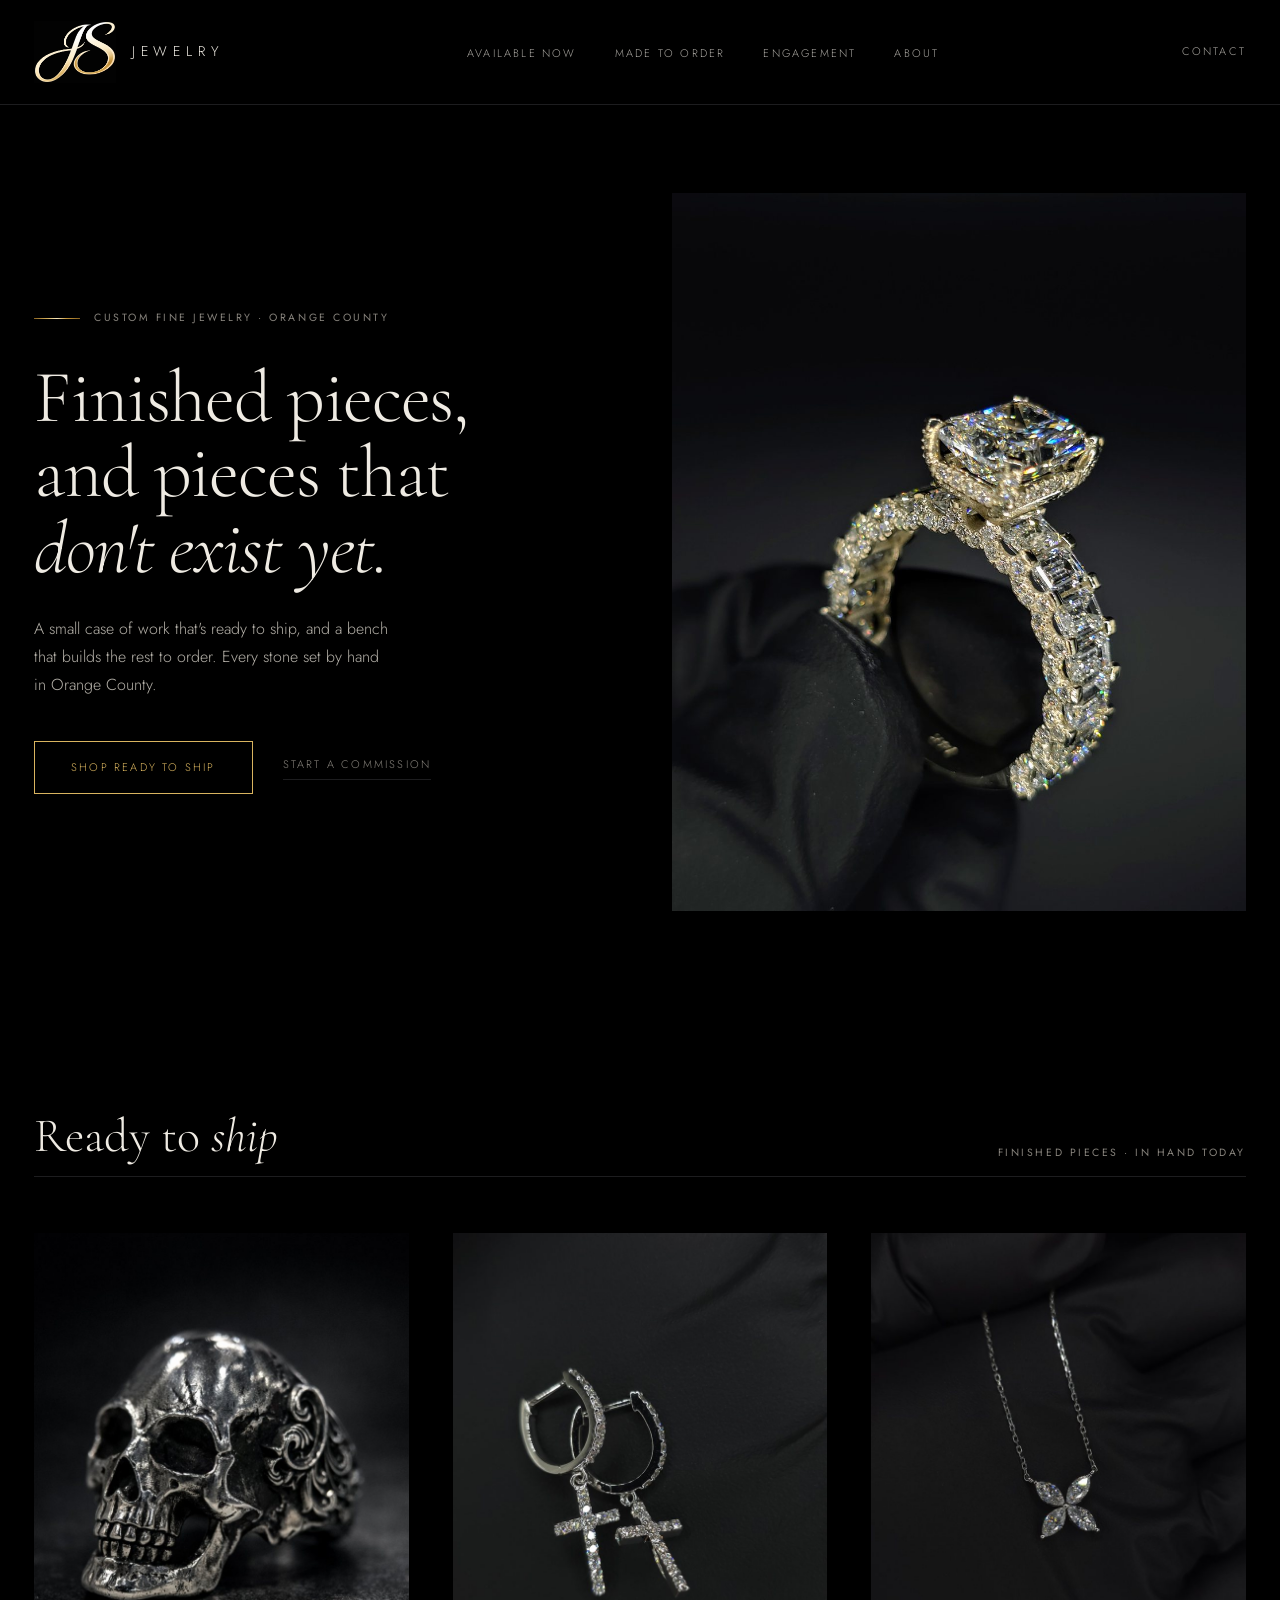
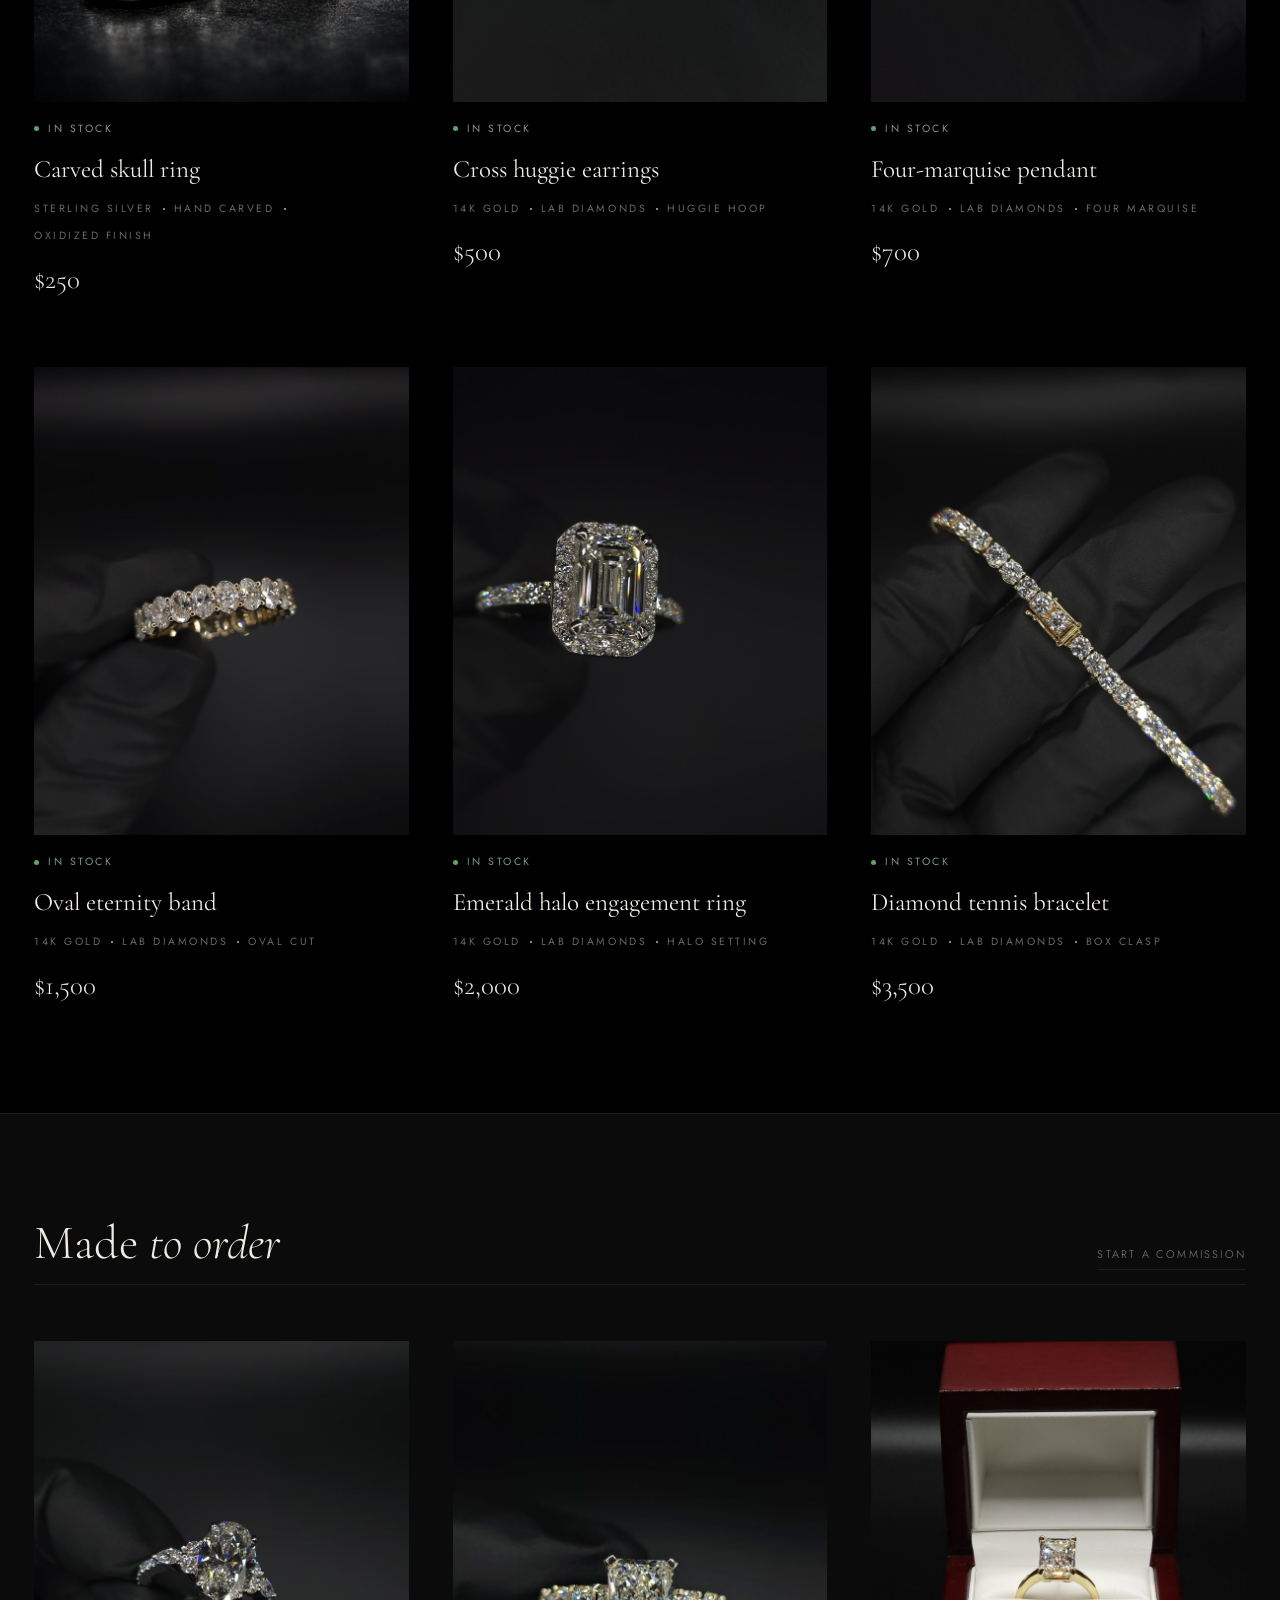
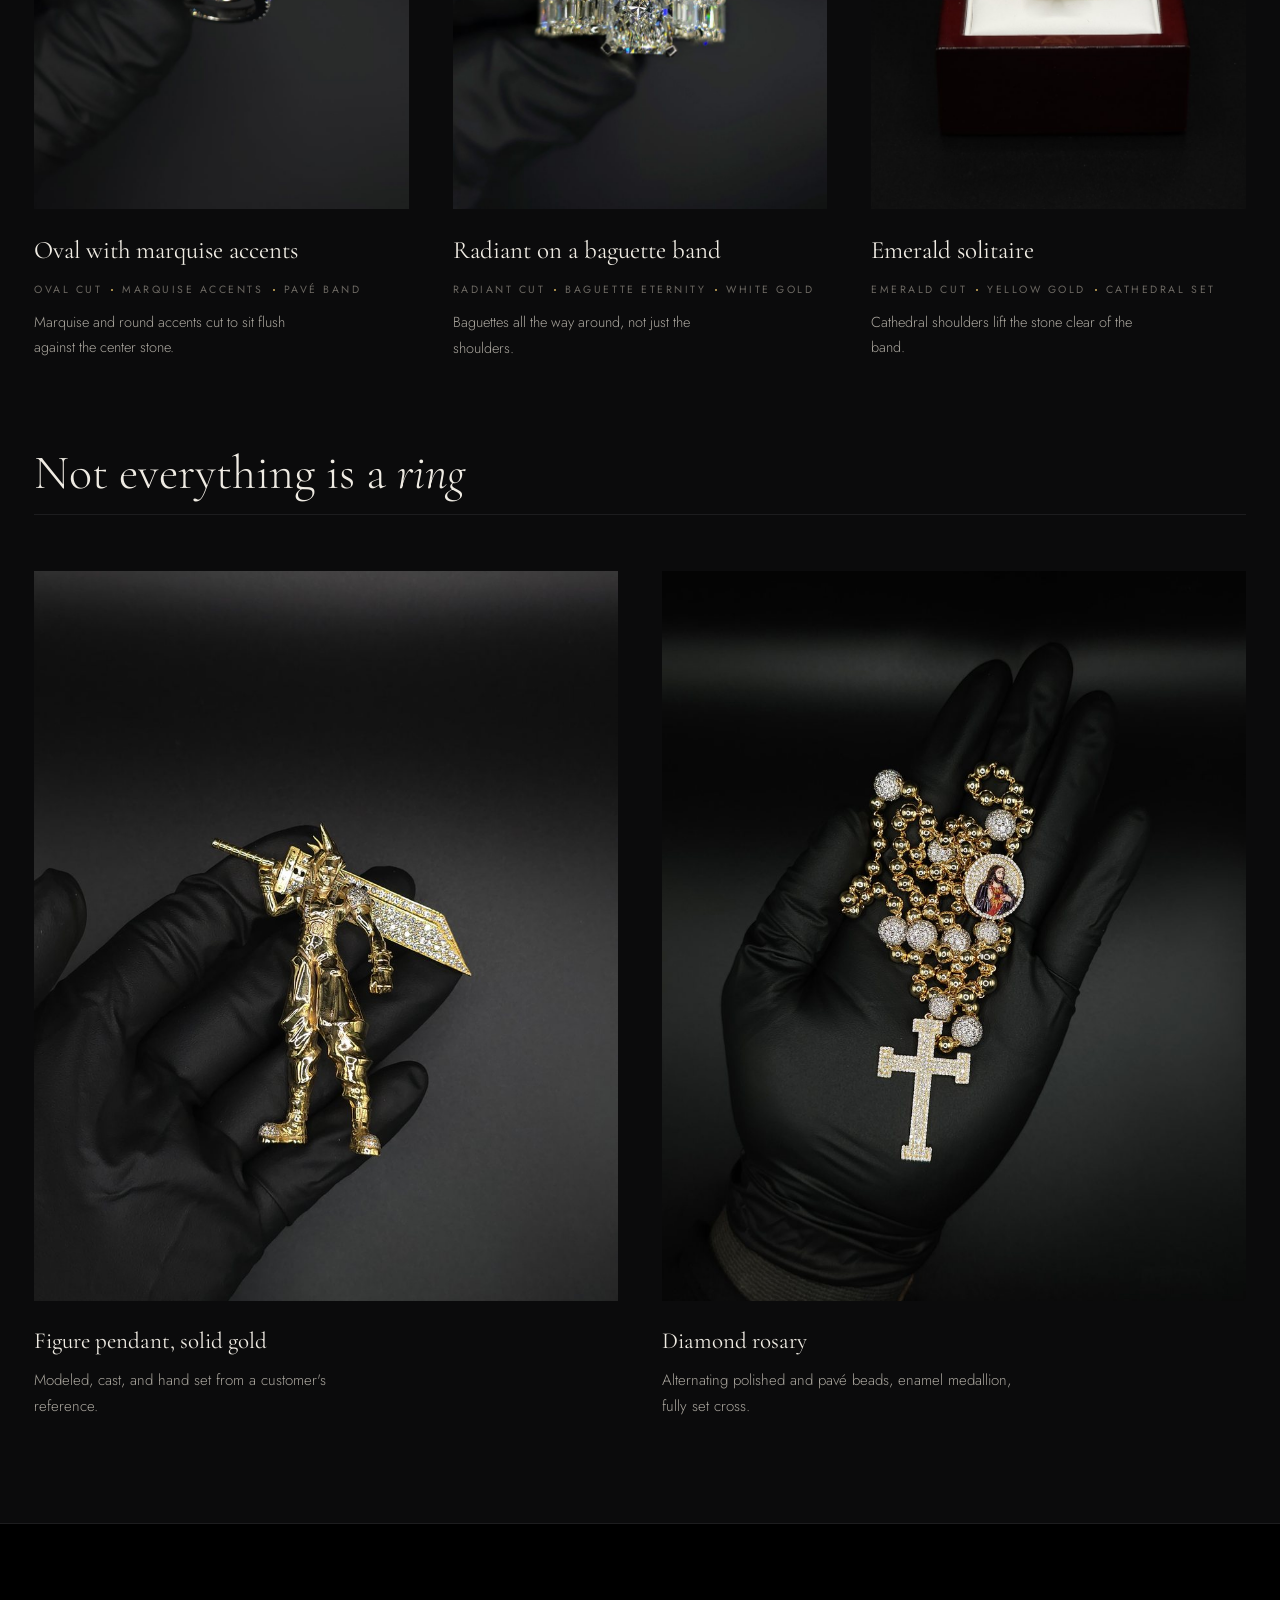
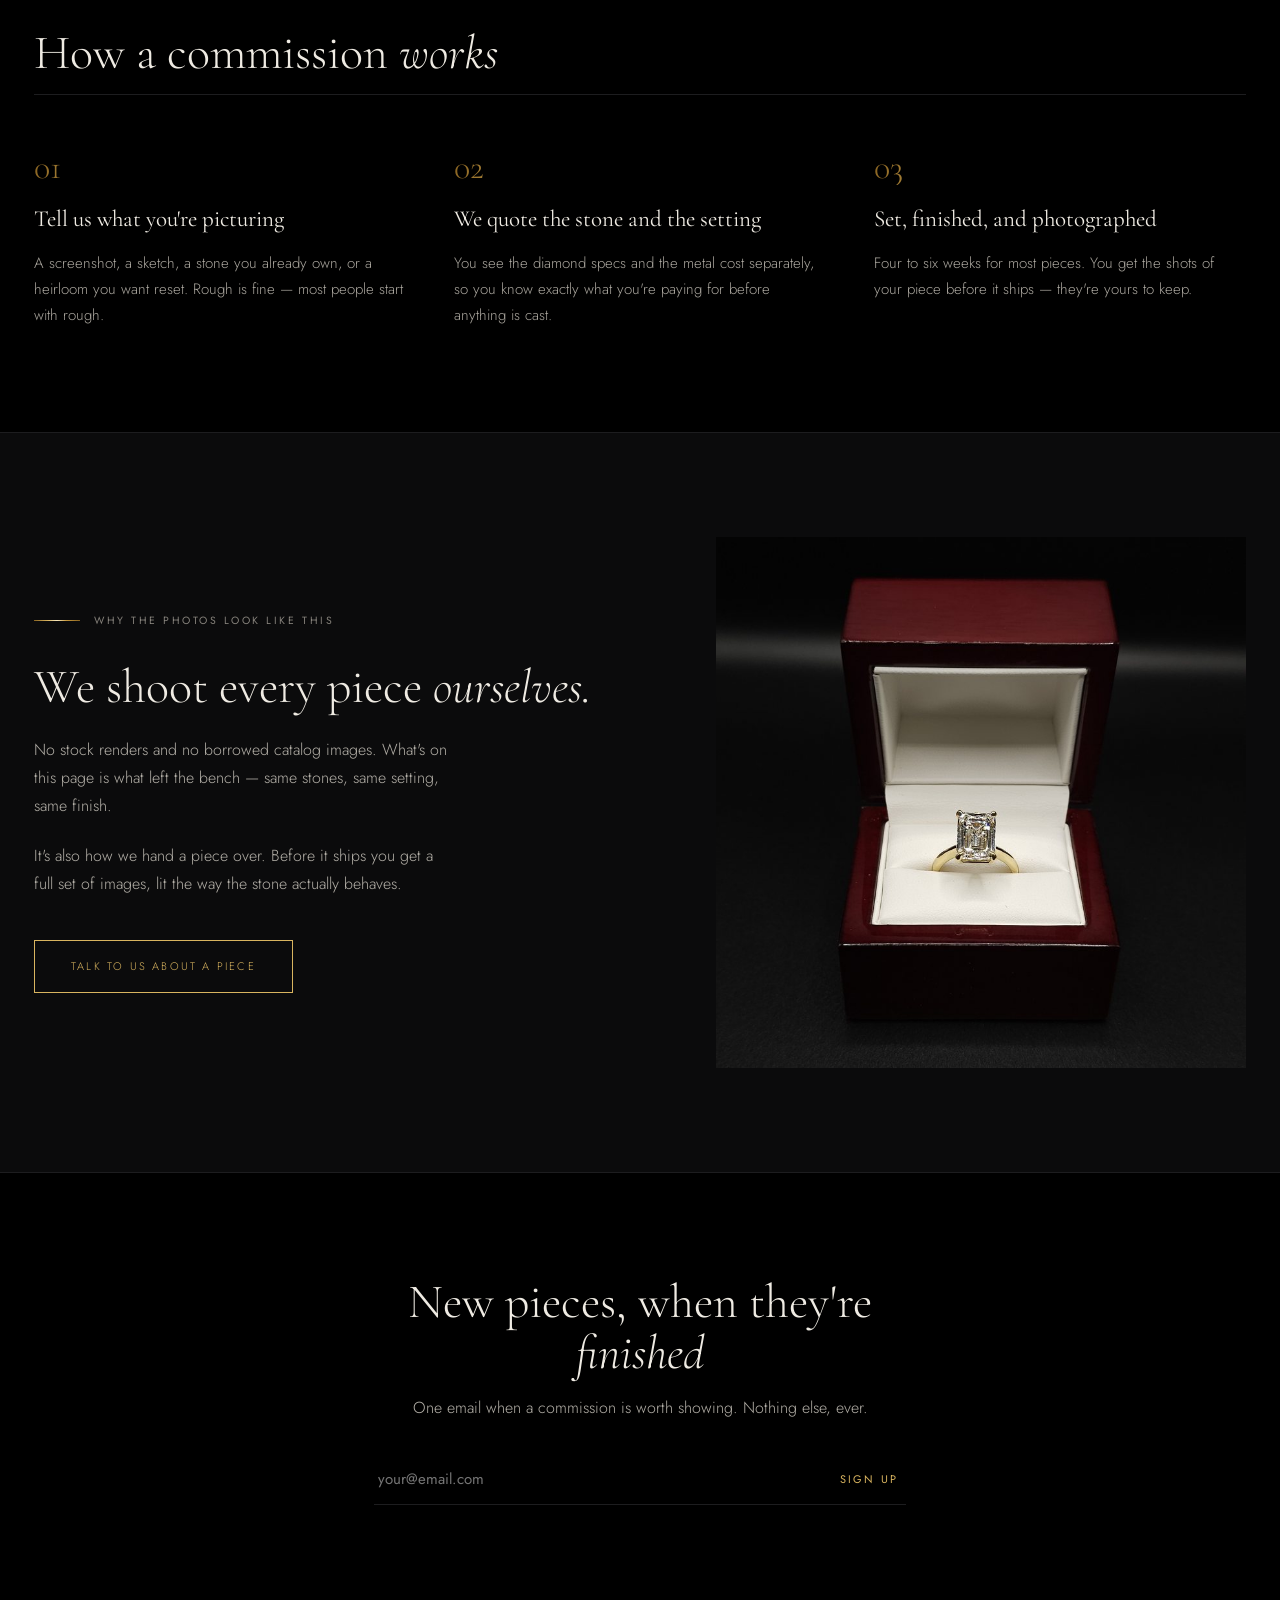
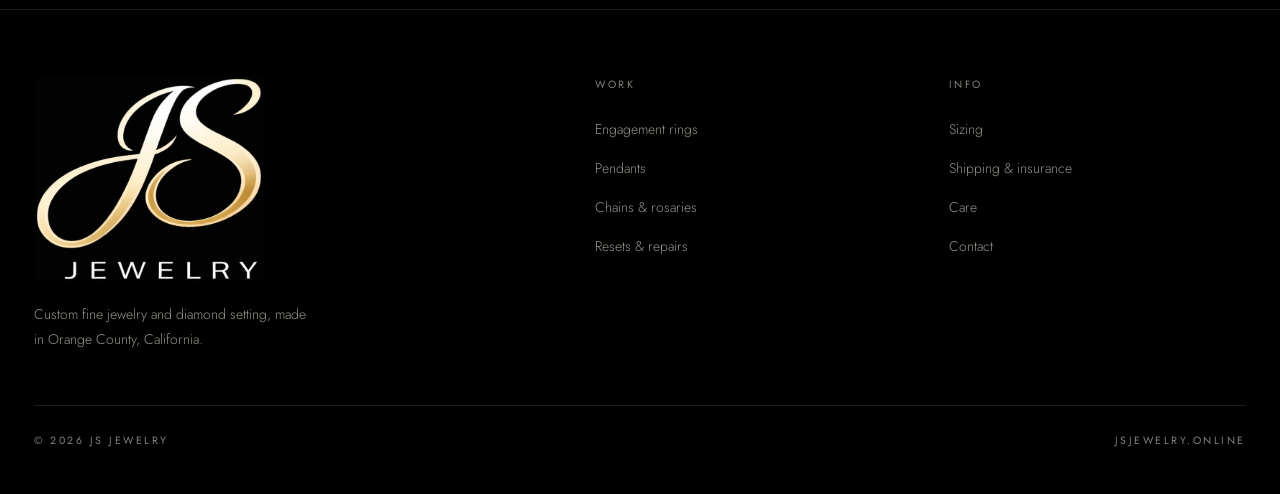
==== index.html @ ffb46be5 "Rename index.html.html to index.html so Cloudflare Pages serves the homepage Co-Authored-By: Claude " ====
<!DOCTYPE html>
<html lang="en">
<head>
<meta charset="utf-8">
<meta name="viewport" content="width=device-width, initial-scale=1">
<title>JS Jewelry — Custom fine jewelry, Orange County</title>
<link rel="preconnect" href="https://fonts.googleapis.com">
<link rel="preconnect" href="https://fonts.gstatic.com" crossorigin>
<link href="https://fonts.googleapis.com/css2?family=Cormorant+Garamond:ital,wght@0,300;0,400;1,300&family=Jost:wght@300;400&display=swap" rel="stylesheet">
<style>
:root{
  --ink:#000;
  --raise:#0B0B0C;
  --bone:#EFEBE3;
  --mute:#87837C;
  --line:#1D1D1F;
  --gold:#D9B45F;
  --sheen:linear-gradient(100deg,#8A6421 0%,#D9B45F 30%,#F7E7BE 50%,#C99A3E 70%,#8A6421 100%);
  --display:"Cormorant Garamond",Georgia,serif;
  --body:"Jost",system-ui,sans-serif;
}
*{box-sizing:border-box;margin:0;padding:0}
html{scroll-behavior:smooth}
body{background:var(--ink);color:var(--bone);font-family:var(--body);font-weight:300;font-size:16px;line-height:1.75;-webkit-font-smoothing:antialiased}
img{display:block;max-width:100%}
.wrap{max-width:1280px;margin:0 auto;padding:0 34px}
.gold-text{background:var(--sheen);-webkit-background-clip:text;background-clip:text;color:transparent}
.mark{font-family:var(--body);font-weight:400;font-size:10.5px;letter-spacing:.24em;text-transform:uppercase;color:var(--mute)}

header{position:sticky;top:0;z-index:40;background:rgba(0,0,0,.82);backdrop-filter:blur(14px);border-bottom:1px solid var(--line)}
.nav{display:flex;align-items:center;justify-content:space-between;height:104px}
.brand{display:flex;align-items:center;gap:16px;text-decoration:none}
.brand-mark{height:62px;width:auto}
.brand-word{font-family:var(--body);font-weight:300;font-size:14px;letter-spacing:.42em;
  text-transform:uppercase;color:var(--bone);padding-bottom:2px}
.logo-full{width:230px;height:auto}
.nav ul{display:flex;gap:38px;list-style:none}
.nav a.link{font-size:11px;letter-spacing:.2em;text-transform:uppercase;color:var(--bone);text-decoration:none;opacity:.7;transition:opacity .25s}
.nav a.link:hover,.nav a.link:focus-visible{opacity:1}
.nav-r{display:flex;gap:26px}

.hero{display:grid;grid-template-columns:1fr 1fr;gap:64px;align-items:center;padding:88px 0 96px}
.eyebrow{display:flex;align-items:center;gap:14px;margin-bottom:32px}
.eyebrow .bar{width:46px;height:1px;background:var(--sheen)}
h1{font-family:var(--display);font-weight:300;font-size:clamp(46px,5.8vw,78px);line-height:1.02;letter-spacing:-.015em}
h1 em{font-style:italic}
.lede{max-width:40ch;margin-top:28px;color:#B4B0A8}
.cta{display:flex;align-items:center;gap:30px;margin-top:42px;flex-wrap:wrap}
.btn{font-size:11px;letter-spacing:.2em;text-transform:uppercase;padding:16px 36px;border:1px solid var(--gold);color:var(--gold);text-decoration:none;transition:background .3s,color .3s}
.btn:hover,.btn:focus-visible{background:var(--gold);color:#000}
.btn-plain{font-size:11px;letter-spacing:.2em;text-transform:uppercase;color:var(--mute);text-decoration:none;border-bottom:1px solid var(--line);padding-bottom:4px;transition:color .3s,border-color .3s}
.btn-plain:hover,.btn-plain:focus-visible{color:var(--bone);border-color:var(--gold)}

section{padding:104px 0}
.sec-head{display:flex;align-items:flex-end;justify-content:space-between;gap:36px;margin-bottom:14px}
h2{font-family:var(--display);font-weight:300;font-size:clamp(32px,3.8vw,48px);line-height:1.08}
h2 em{font-style:italic}
.hair{height:1px;background:var(--line);margin-bottom:56px}

.grid3{display:grid;grid-template-columns:repeat(3,1fr);gap:44px}
.piece{display:block;text-decoration:none;color:inherit}
.piece .shot,.hero-shot{overflow:hidden}
.hero-shot img{width:100%;transition:transform 1.1s cubic-bezier(.2,.7,.3,1)}
.hero-shot:hover img{transform:scale(1.035)}
.piece img{width:100%;aspect-ratio:4/5;object-fit:cover;transition:transform 1.1s cubic-bezier(.2,.7,.3,1)}
.piece:hover img,.piece:focus-visible img{transform:scale(1.035)}
.piece h3{font-family:var(--display);font-weight:400;font-size:25px;margin-top:20px}
.hallmark{display:flex;align-items:center;flex-wrap:wrap;gap:9px;margin-top:8px}
.hallmark .mark{color:#6C6862}
.hallmark .dot{width:2px;height:2px;background:var(--gold);border-radius:50%}
.avail{font-family:var(--display);font-size:18px;color:var(--gold);margin-top:12px}

.two{display:grid;grid-template-columns:1fr 1fr;gap:44px;margin-top:8px}
.two img{width:100%;aspect-ratio:4/5;object-fit:cover}
.stock{display:flex;align-items:center;gap:9px;margin-top:18px}
.pip{width:5px;height:5px;border-radius:50%;background:#5FA36B}
.stock .mark{color:#7E9B84}
.price{font-family:var(--display);font-size:27px;color:var(--bone);margin-top:10px}
#available .piece h3{margin-top:10px}
.two .cap .hallmark{margin-bottom:12px}
.note{color:#A9A59D;font-size:14.5px;margin-top:10px;max-width:34ch}
#work .grid3 .piece h3{margin-top:20px}
#available .grid3{row-gap:64px}
.cap{margin-top:18px}
.cap h3{font-family:var(--display);font-weight:400;font-size:23px}
.cap p{color:#A9A59D;font-size:15px;margin-top:6px;max-width:40ch}

.steps{display:grid;grid-template-columns:repeat(3,1fr);gap:48px;margin-top:8px}
.step .num{font-family:var(--display);font-size:34px;line-height:1}
.step h3{font-family:var(--display);font-weight:400;font-size:23px;margin-top:14px}
.step p{color:#A9A59D;font-size:15px;margin-top:10px}

.band{background:var(--raise);border-block:1px solid var(--line)}
.sign{display:grid;grid-template-columns:1.15fr 1fr;gap:72px;align-items:center}
.sign p{color:#B4B0A8;margin-top:22px;max-width:46ch}
.sign img{width:100%;aspect-ratio:1/1;object-fit:cover}

.signup{max-width:600px;margin:0 auto;text-align:center}
.field{display:flex;margin-top:32px;border-bottom:1px solid var(--line)}
.field input{flex:1;background:none;border:0;color:var(--bone);font-family:var(--body);font-size:15px;padding:14px 4px;outline:none}
.field button{background:none;border:0;color:var(--gold);font-family:var(--body);font-size:11px;letter-spacing:.2em;text-transform:uppercase;cursor:pointer;padding:0 8px}
.field:focus-within{border-color:var(--gold)}

footer{border-top:1px solid var(--line);padding:66px 0 44px}
.foot{display:grid;grid-template-columns:1.7fr 1fr 1fr;gap:56px}
.foot h4{margin-bottom:20px}
.foot ul{list-style:none;display:grid;gap:11px}
.foot a{color:#96928A;text-decoration:none;font-size:14px;transition:color .25s}
.foot a:hover,.foot a:focus-visible{color:var(--bone)}
.foot-btm{display:flex;justify-content:space-between;gap:20px;margin-top:54px;padding-top:26px;border-top:1px solid var(--line);flex-wrap:wrap}

a:focus-visible,button:focus-visible{outline:1px solid var(--gold);outline-offset:5px}

@media (prefers-reduced-motion:no-preference){
  .rise{opacity:0;transform:translateY(16px);animation:rise 1s cubic-bezier(.2,.7,.3,1) .15s forwards}
  .rise.d{animation-delay:.32s}
  @keyframes rise{to{opacity:1;transform:none}}
}
@media (max-width:920px){
  .hero{grid-template-columns:1fr;gap:46px;padding:56px 0}
  .grid3,.two,.steps,.sign{grid-template-columns:1fr;gap:44px}
  .foot{grid-template-columns:1fr 1fr}
  .nav ul{display:none}
  .nav{height:84px}
  .brand-mark{height:48px}
  .brand-word{font-size:12px;letter-spacing:.34em}
  .logo-full{width:180px}
  .wrap{padding:0 22px}
  section{padding:72px 0}
}
</style>
</head>
<body>

<header>
  <div class="wrap nav">
    <a class="brand" href="#" aria-label="JS Jewelry home">
      <img class="brand-mark" src="[data-uri]" alt="">
      <span class="brand-word">Jewelry</span>
    </a>
    <ul>
      <li><a class="link" href="#available">Available now</a></li>
      <li><a class="link" href="#work">Made to order</a></li>
      <li><a class="link" href="#">Engagement</a></li>
      <li><a class="link" href="#">About</a></li>
    </ul>
    <div class="nav-r"><a class="link" href="#contact">Contact</a></div>
  </div>
</header>

<main>
  <div class="wrap">
    <div class="hero">
      <div class="rise">
        <div class="eyebrow"><span class="bar"></span><span class="mark">Custom fine jewelry · Orange County</span></div>
        <h1>Finished pieces,<br>and pieces that<br><em>don't exist yet.</em></h1>
        <p class="lede">A small case of work that's ready to ship, and a bench that builds the rest to order. Every stone set by hand in Orange County.</p>
        <div class="cta">
          <a class="btn" href="#available">Shop ready to ship</a>
          <a class="btn-plain" href="#commission">Start a commission</a>
        </div>
      </div>
      <div class="shot hero-shot rise d">
        <img src="[data-uri]" alt="Cushion-cut diamond ring with a hidden halo and pavé band">
      </div>
    </div>
  </div>

  <section id="available">
    <div class="wrap">
      <div class="sec-head">
        <h2>Ready to <em>ship</em></h2>
        <span class="mark">Finished pieces · in hand today</span>
      </div>
      <div class="hair"></div>
      <div class="grid3">

        <div class="piece">
          <div class="shot"><img src="[data-uri]" alt="Sterling silver skull ring with scrollwork shoulders"></div>
          <div class="stock"><span class="pip"></span><span class="mark">In stock</span></div>
          <h3>Carved skull ring</h3>
          <div class="hallmark"><span class="mark">Sterling silver</span><span class="dot"></span><span class="mark">Hand carved</span><span class="dot"></span><span class="mark">Oxidized finish</span></div>
          <div class="price">$250</div>
        </div>

        <div class="piece">
          <div class="shot"><img src="[data-uri]" alt="Gold huggie hoop earrings with lab diamond cross drops"></div>
          <div class="stock"><span class="pip"></span><span class="mark">In stock</span></div>
          <h3>Cross huggie earrings</h3>
          <div class="hallmark"><span class="mark">14K gold</span><span class="dot"></span><span class="mark">Lab diamonds</span><span class="dot"></span><span class="mark">Huggie hoop</span></div>
          <div class="price">$500</div>
        </div>

        <div class="piece">
          <div class="shot"><img src="[data-uri]" alt="Pendant of four marquise lab diamonds on a fine chain"></div>
          <div class="stock"><span class="pip"></span><span class="mark">In stock</span></div>
          <h3>Four-marquise pendant</h3>
          <div class="hallmark"><span class="mark">14K gold</span><span class="dot"></span><span class="mark">Lab diamonds</span><span class="dot"></span><span class="mark">Four marquise</span></div>
          <div class="price">$700</div>
        </div>

        <div class="piece">
          <div class="shot"><img src="[data-uri]" alt="Eternity band set all the way around with oval lab diamonds"></div>
          <div class="stock"><span class="pip"></span><span class="mark">In stock</span></div>
          <h3>Oval eternity band</h3>
          <div class="hallmark"><span class="mark">14K gold</span><span class="dot"></span><span class="mark">Lab diamonds</span><span class="dot"></span><span class="mark">Oval cut</span></div>
          <div class="price">$1,500</div>
        </div>

        <div class="piece">
          <div class="shot"><img src="[data-uri]" alt="Emerald-cut lab diamond with a halo and pavé shoulders"></div>
          <div class="stock"><span class="pip"></span><span class="mark">In stock</span></div>
          <h3>Emerald halo engagement ring</h3>
          <div class="hallmark"><span class="mark">14K gold</span><span class="dot"></span><span class="mark">Lab diamonds</span><span class="dot"></span><span class="mark">Halo setting</span></div>
          <div class="price">$2,000</div>
        </div>

        <div class="piece">
          <div class="shot"><img src="[data-uri]" alt="Gold tennis bracelet set with round lab diamonds"></div>
          <div class="stock"><span class="pip"></span><span class="mark">In stock</span></div>
          <h3>Diamond tennis bracelet</h3>
          <div class="hallmark"><span class="mark">14K gold</span><span class="dot"></span><span class="mark">Lab diamonds</span><span class="dot"></span><span class="mark">Box clasp</span></div>
          <div class="price">$3,500</div>
        </div>

      </div>
    </div>
  </section>

  <section id="work" class="band">
    <div class="wrap">
      <div class="sec-head">
        <h2>Made <em>to order</em></h2>
        <a class="btn-plain" href="#commission">Start a commission</a>
      </div>
      <div class="hair"></div>
      <div class="grid3">

        <a class="piece" href="#commission">
          <div class="shot"><img src="[data-uri]" alt="Oval-cut diamond with marquise and round accent stones"></div>
          <h3>Oval with marquise accents</h3>
          <div class="hallmark"><span class="mark">Oval cut</span><span class="dot"></span><span class="mark">Marquise accents</span><span class="dot"></span><span class="mark">Pavé band</span></div>
          <p class="note">Marquise and round accents cut to sit flush against the center stone.</p>
        </a>

        <a class="piece" href="#commission">
          <div class="shot"><img src="[data-uri]" alt="Radiant-cut diamond on a baguette eternity band"></div>
          <h3>Radiant on a baguette band</h3>
          <div class="hallmark"><span class="mark">Radiant cut</span><span class="dot"></span><span class="mark">Baguette eternity</span><span class="dot"></span><span class="mark">White gold</span></div>
          <p class="note">Baguettes all the way around, not just the shoulders.</p>
        </a>

        <a class="piece" href="#commission">
          <div class="shot"><img src="[data-uri]" alt="Emerald-cut diamond solitaire in a yellow gold setting"></div>
          <h3>Emerald solitaire</h3>
          <div class="hallmark"><span class="mark">Emerald cut</span><span class="dot"></span><span class="mark">Yellow gold</span><span class="dot"></span><span class="mark">Cathedral set</span></div>
          <p class="note">Cathedral shoulders lift the stone clear of the band.</p>
        </a>

      </div>

      <div class="sec-head" style="margin-top:88px"><h2>Not everything is a <em>ring</em></h2></div>
      <div class="hair"></div>
      <div class="two">
        <a class="piece" href="#commission">
          <div class="shot"><img src="[data-uri]" alt="Solid gold figure pendant with pavé diamond detail"></div>
          <div class="cap">
            <h3>Figure pendant, solid gold</h3>
            <p>Modeled, cast, and hand set from a customer's reference.</p>
          </div>
        </a>
        <a class="piece" href="#commission">
          <div class="shot"><img src="[data-uri]" alt="Gold rosary with pavé diamond beads, medallion and cross"></div>
          <div class="cap">
            <h3>Diamond rosary</h3>
            <p>Alternating polished and pavé beads, enamel medallion, fully set cross.</p>
          </div>
        </a>
      </div>
    </div>
  </section>

  <section id="commission">
    <div class="wrap">
      <div class="sec-head"><h2>How a commission <em>works</em></h2></div>
      <div class="hair"></div>
      <div class="steps">
        <div class="step">
          <div class="num gold-text">01</div>
          <h3>Tell us what you're picturing</h3>
          <p>A screenshot, a sketch, a stone you already own, or a heirloom you want reset. Rough is fine — most people start with rough.</p>
        </div>
        <div class="step">
          <div class="num gold-text">02</div>
          <h3>We quote the stone and the setting</h3>
          <p>You see the diamond specs and the metal cost separately, so you know exactly what you're paying for before anything is cast.</p>
        </div>
        <div class="step">
          <div class="num gold-text">03</div>
          <h3>Set, finished, and photographed</h3>
          <p>Four to six weeks for most pieces. You get the shots of your piece before it ships — they're yours to keep.</p>
        </div>
      </div>
    </div>
  </section>

  <section class="band">
    <div class="wrap sign">
      <div>
        <div class="eyebrow"><span class="bar"></span><span class="mark">Why the photos look like this</span></div>
        <h2>We shoot every piece <em>ourselves.</em></h2>
        <p>No stock renders and no borrowed catalog images. What's on this page is what left the bench — same stones, same setting, same finish.</p>
        <p>It's also how we hand a piece over. Before it ships you get a full set of images, lit the way the stone actually behaves.</p>
        <div class="cta"><a class="btn" href="#contact">Talk to us about a piece</a></div>
      </div>
      <img src="[data-uri]" alt="Emerald-cut diamond ring in a presentation box">
    </div>
  </section>

  <section id="contact">
    <div class="wrap signup">
      <h2>New pieces, when they're <em>finished</em></h2>
      <p style="color:#B4B0A8;margin-top:14px">One email when a commission is worth showing. Nothing else, ever.</p>
      <div class="field">
        <input type="email" placeholder="your@email.com" aria-label="Email address">
        <button>Sign up</button>
      </div>
    </div>
  </section>
</main>

<footer>
  <div class="wrap">
    <div class="foot">
      <div>
        <img class="logo-full" src="[data-uri]" alt="JS Jewelry">
        <p style="color:#96928A;font-size:14px;max-width:34ch;margin-top:20px">Custom fine jewelry and diamond setting, made in Orange County, California.</p>
      </div>
      <div>
        <h4 class="mark">Work</h4>
        <ul>
          <li><a href="#">Engagement rings</a></li>
          <li><a href="#">Pendants</a></li>
          <li><a href="#">Chains &amp; rosaries</a></li>
          <li><a href="#">Resets &amp; repairs</a></li>
        </ul>
      </div>
      <div>
        <h4 class="mark">Info</h4>
        <ul>
          <li><a href="#">Sizing</a></li>
          <li><a href="#">Shipping &amp; insurance</a></li>
          <li><a href="#">Care</a></li>
          <li><a href="#">Contact</a></li>
        </ul>
      </div>
    </div>
    <div class="foot-btm">
      <span class="mark">© 2026 JS Jewelry</span>
      <span class="mark">jsjewelry.online</span>
    </div>
  </div>
</footer>

</body>
</html>
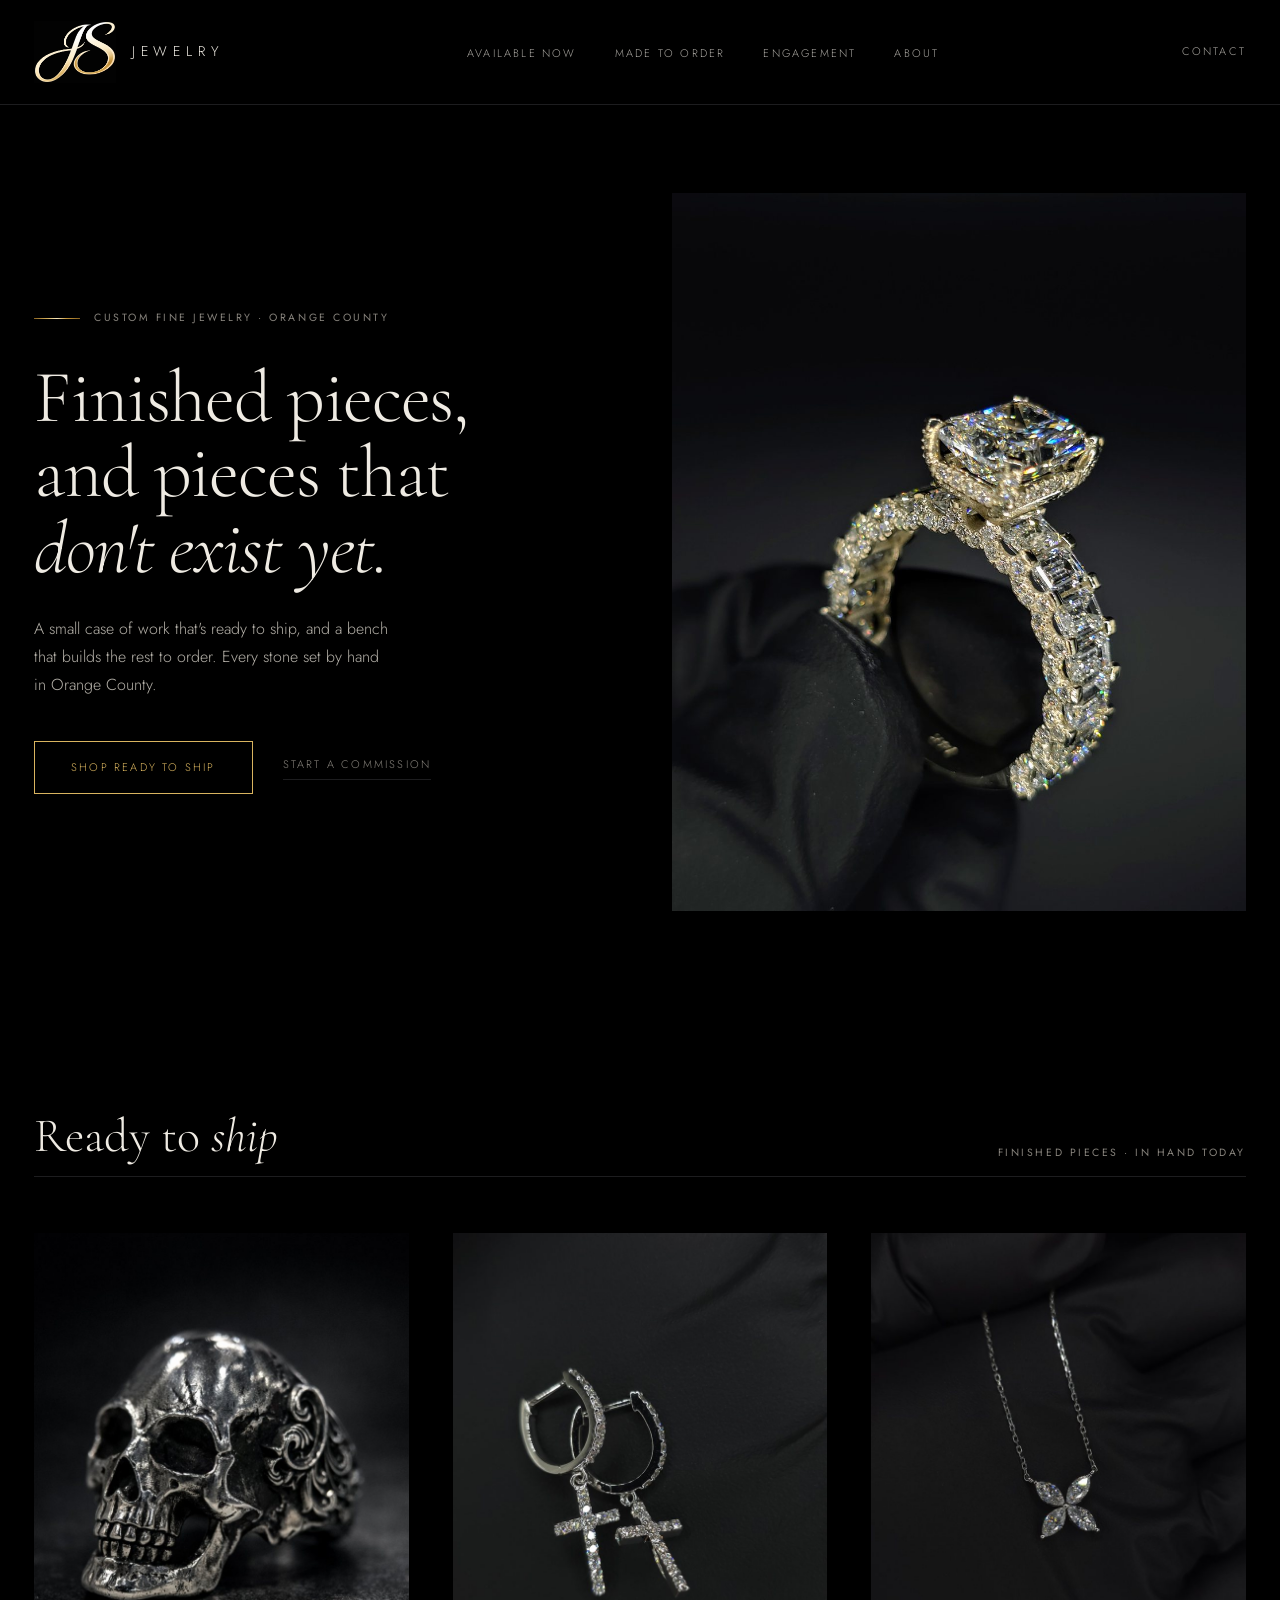
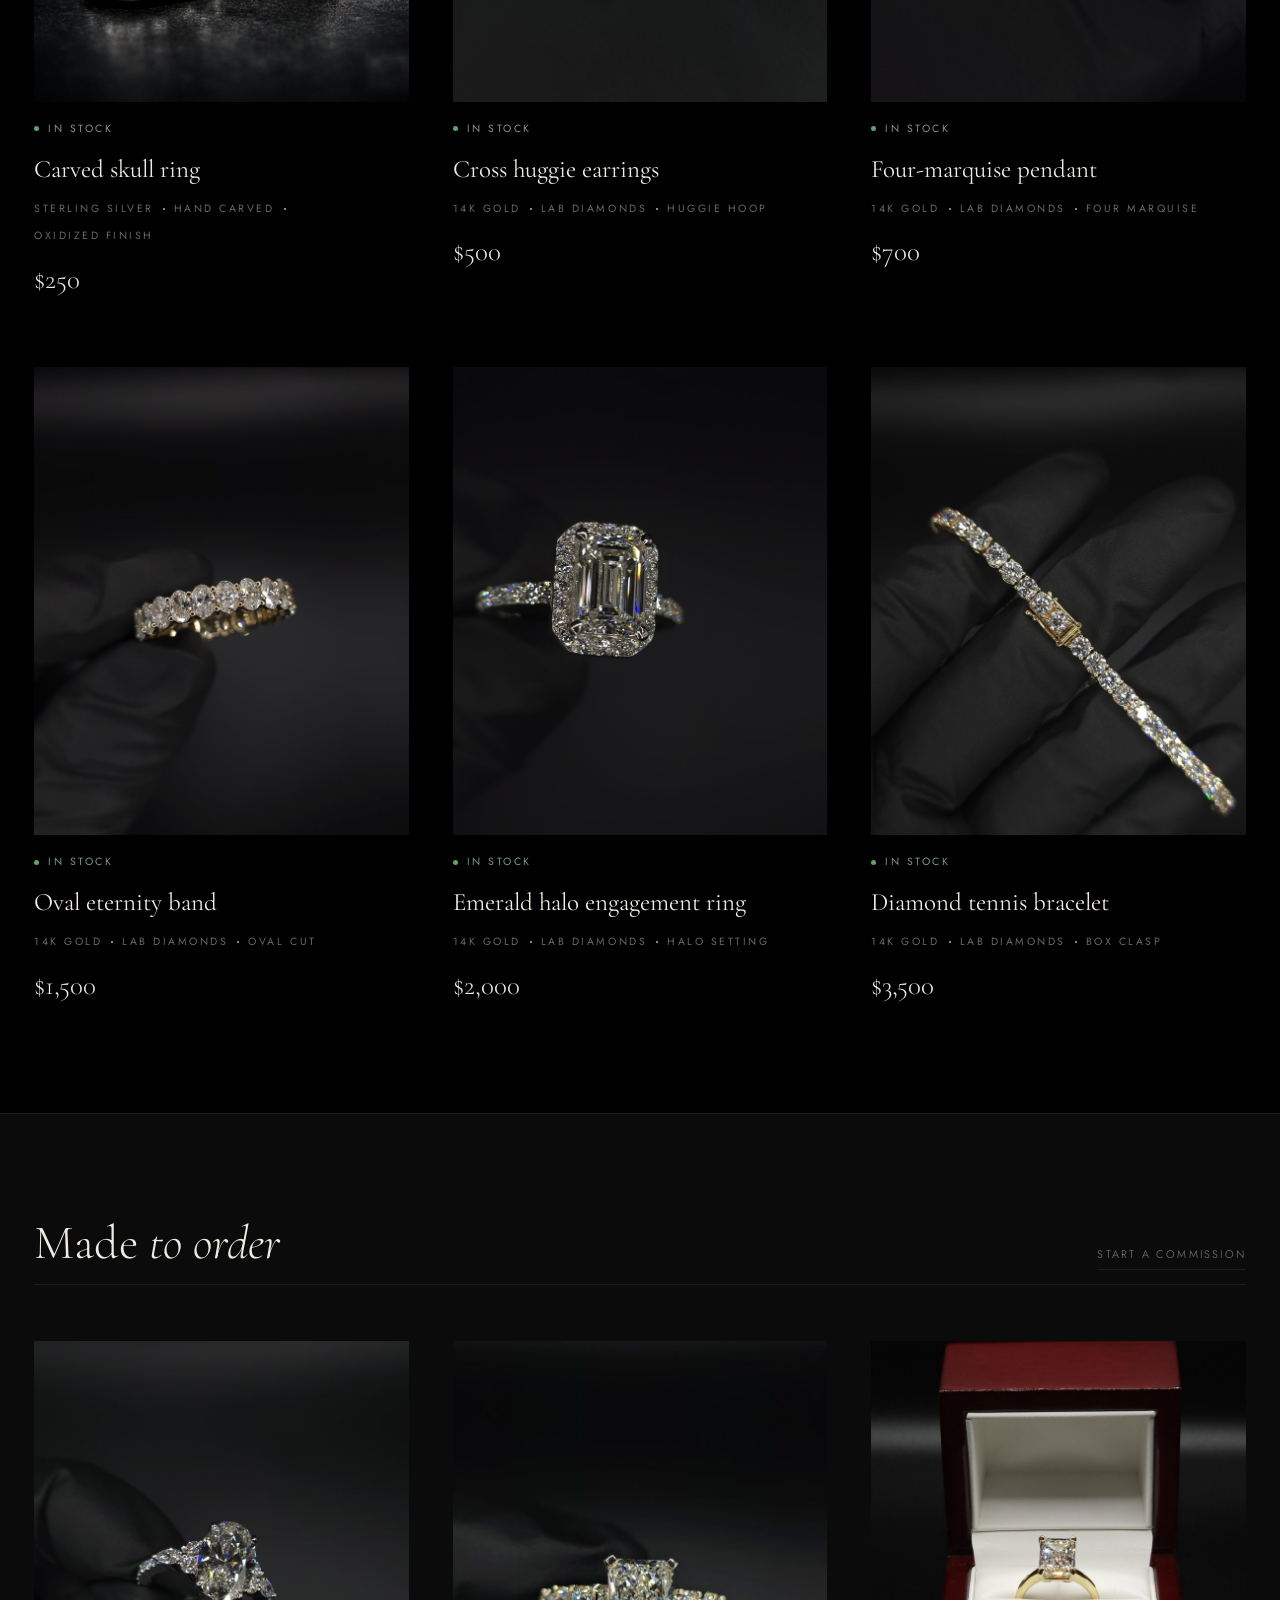
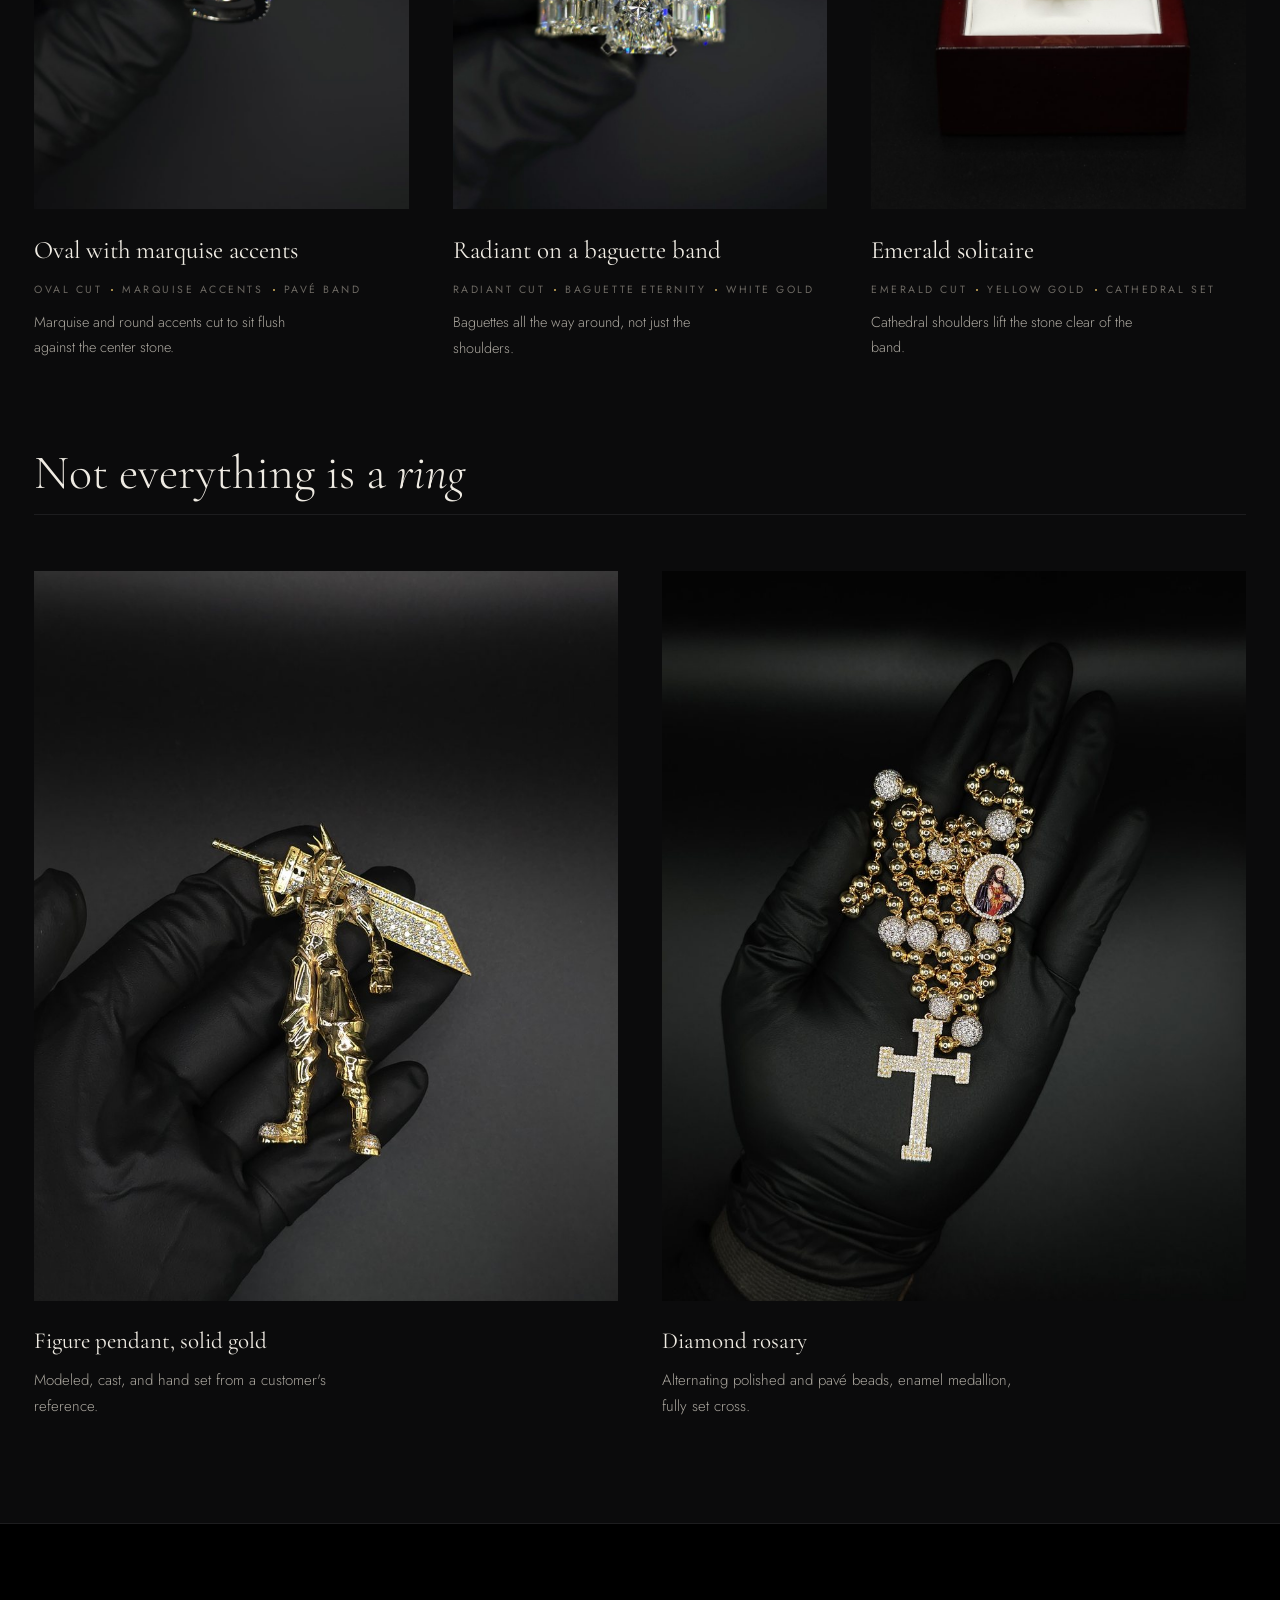
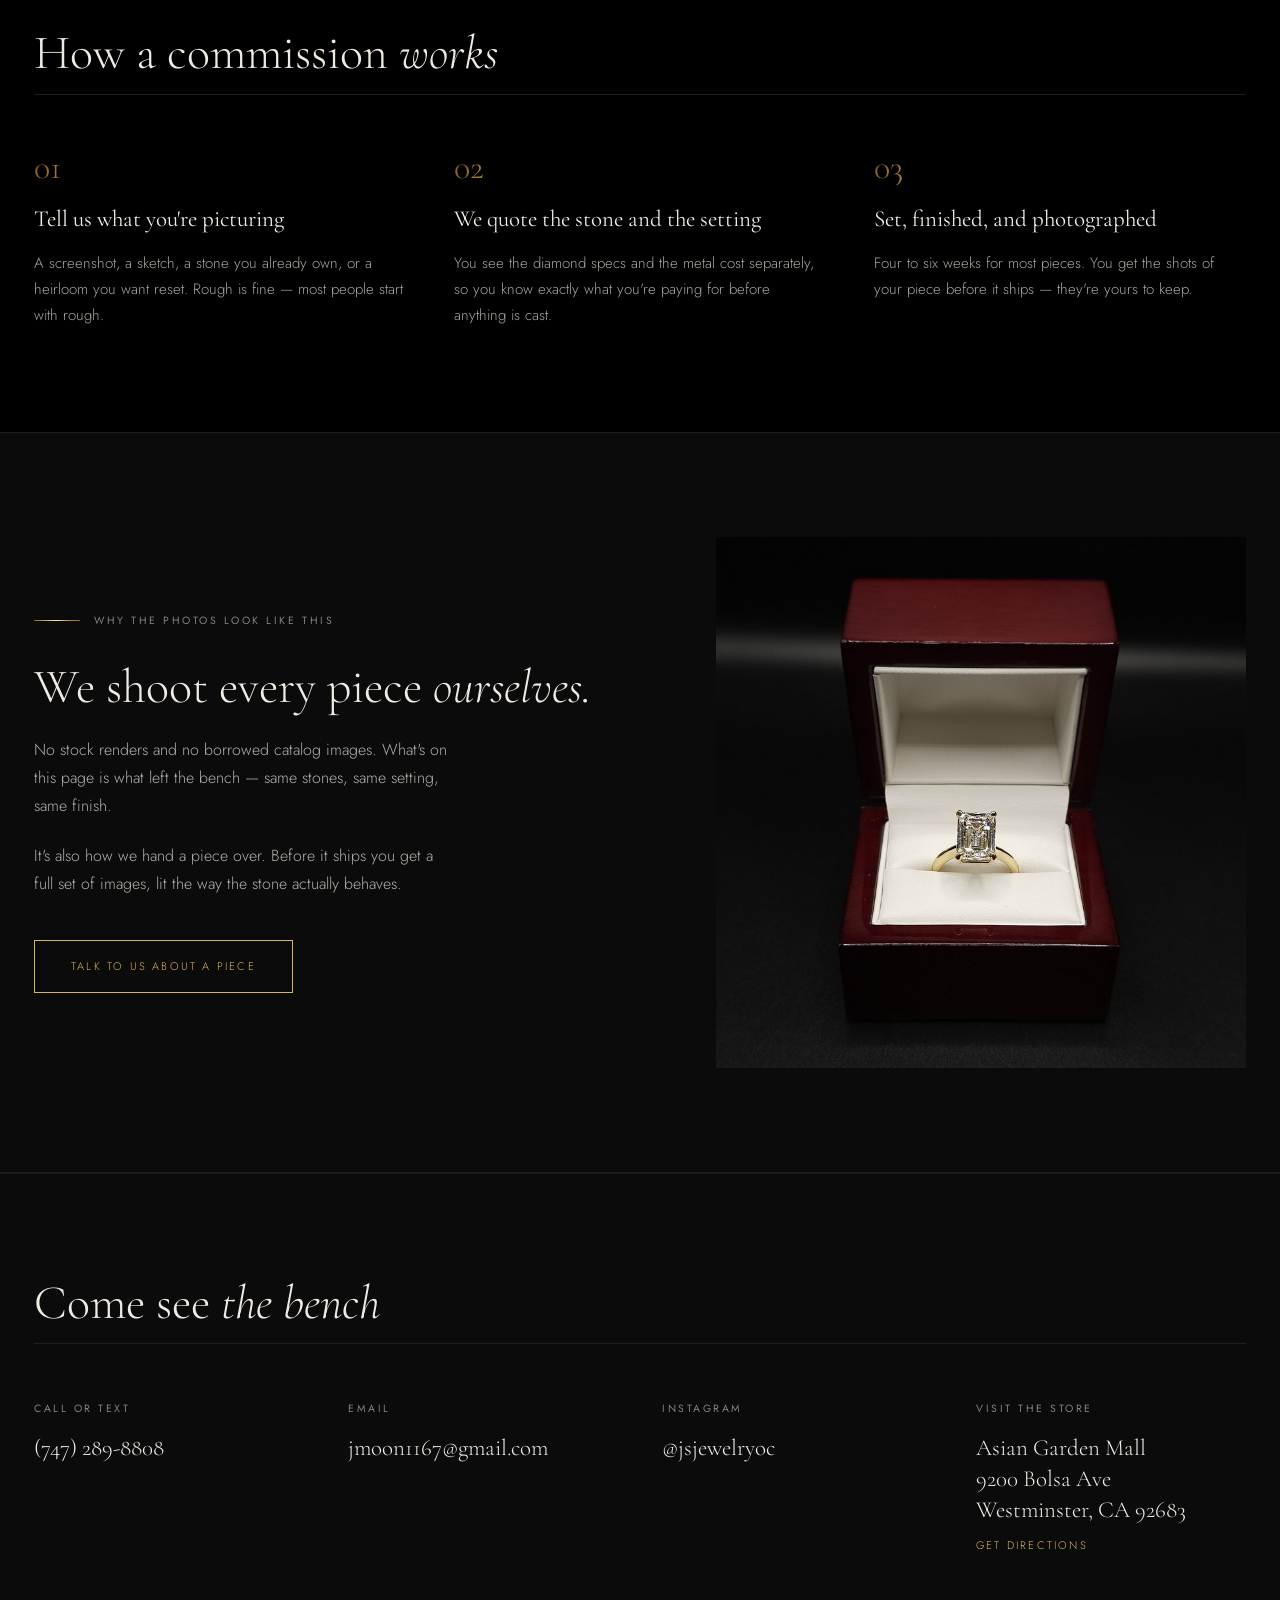
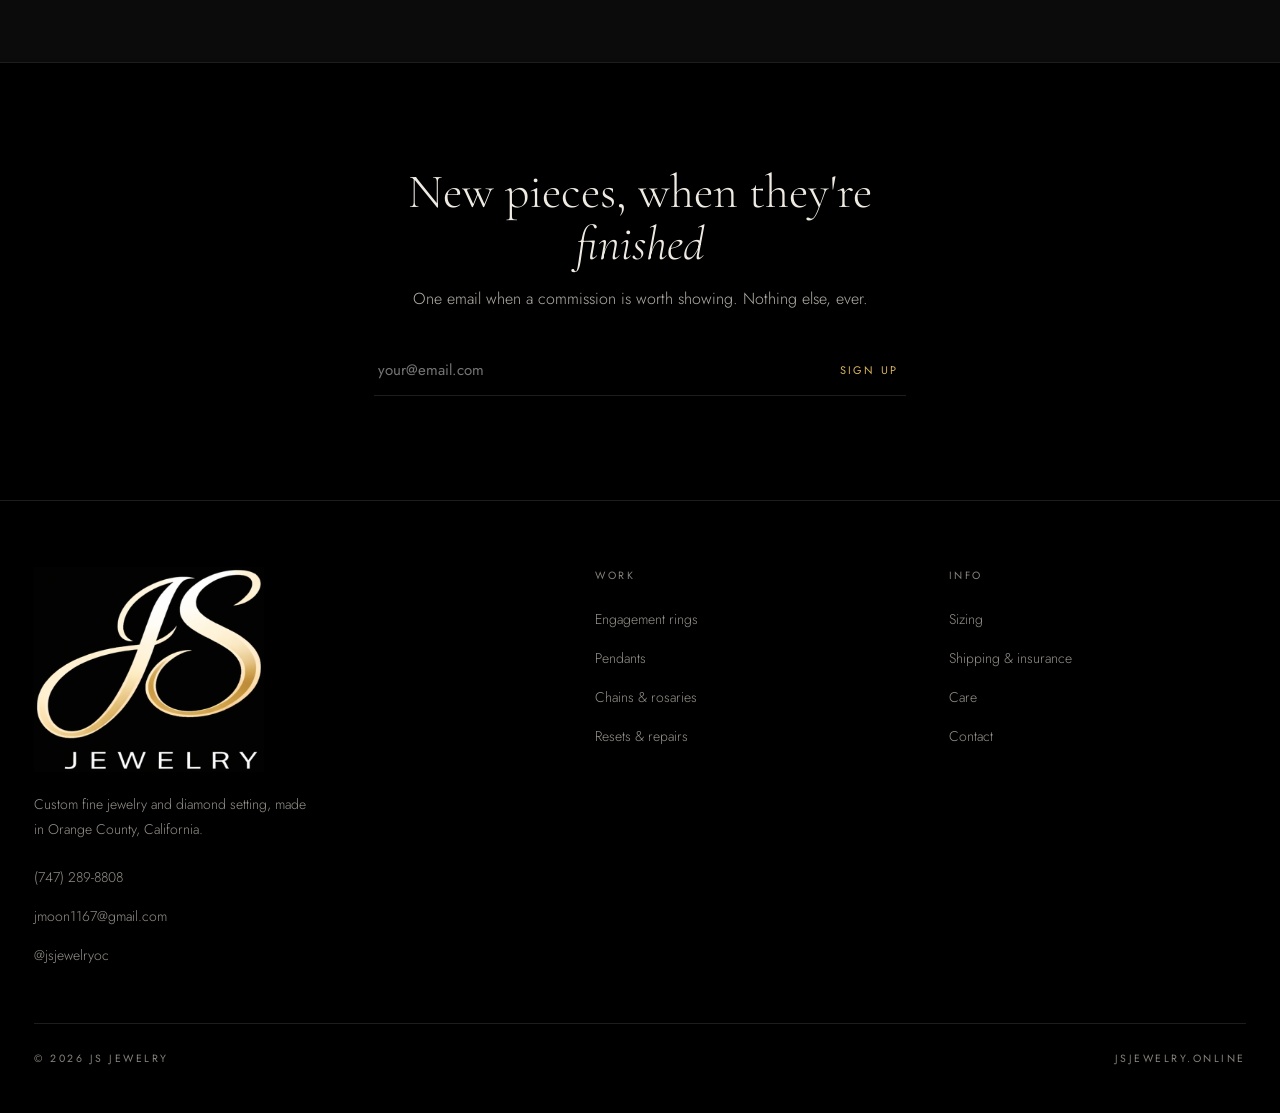
==== commit 54e7f29d: "Add real contact info: phone, email, Instagram, store address Co-Authored-By: Claude Opus 5.5 <norep" ====
--- a/index.html
+++ b/index.html
@@ -101,6 +101,15 @@
 .field button{background:none;border:0;color:var(--gold);font-family:var(--body);font-size:11px;letter-spacing:.2em;text-transform:uppercase;cursor:pointer;padding:0 8px}
 .field:focus-within{border-color:var(--gold)}
 
+.contact-grid{display:grid;grid-template-columns:repeat(4,1fr);gap:44px;margin-top:8px}
+.contact-grid .mark{display:block;margin-bottom:14px}
+.contact-grid a,.contact-grid address{font-family:var(--display);font-style:normal;font-size:23px;line-height:1.35;color:var(--bone);text-decoration:none;transition:color .25s;overflow-wrap:anywhere}
+.contact-grid a:hover,.contact-grid a:focus-visible{color:var(--gold)}
+.contact-grid .sub{display:block;color:#A9A59D;font-family:var(--body);font-size:14px;margin-top:8px}
+.contact-grid .map{font-family:var(--body);font-size:11px;letter-spacing:.2em;text-transform:uppercase;color:var(--gold);display:inline-block;margin-top:12px}
+@media (max-width:920px){.contact-grid{grid-template-columns:1fr 1fr;gap:40px}}
+@media (max-width:560px){.contact-grid{grid-template-columns:1fr;gap:34px}}
+
 footer{border-top:1px solid var(--line);padding:66px 0 44px}
 .foot{display:grid;grid-template-columns:1.7fr 1fr 1fr;gap:56px}
 .foot h4{margin-bottom:20px}
@@ -317,7 +326,33 @@
     </div>
   </section>
 
-  <section id="contact">
+  <section id="contact" class="band">
+    <div class="wrap">
+      <div class="sec-head"><h2>Come see <em>the bench</em></h2></div>
+      <div class="hair"></div>
+      <div class="contact-grid">
+        <div>
+          <span class="mark">Call or text</span>
+          <a href="tel:+17472898808">(747) 289-8808</a>
+        </div>
+        <div>
+          <span class="mark">Email</span>
+          <a href="mailto:jmoon1167@gmail.com">jmoon1167@gmail.com</a>
+        </div>
+        <div>
+          <span class="mark">Instagram</span>
+          <a href="https://www.instagram.com/jsjewelryoc/" target="_blank" rel="noopener">@jsjewelryoc</a>
+        </div>
+        <div>
+          <span class="mark">Visit the store</span>
+          <address>Asian Garden Mall<br>9200 Bolsa Ave<br>Westminster, CA 92683</address>
+          <a class="map" href="https://maps.google.com/?q=Asian+Garden+Mall+9200+Bolsa+Ave+Westminster+CA+92683" target="_blank" rel="noopener">Get directions</a>
+        </div>
+      </div>
+    </div>
+  </section>
+
+  <section id="signup">
     <div class="wrap signup">
       <h2>New pieces, when they're <em>finished</em></h2>
       <p style="color:#B4B0A8;margin-top:14px">One email when a commission is worth showing. Nothing else, ever.</p>
@@ -335,6 +370,11 @@
       <div>
         <img class="logo-full" src="[data-uri]" alt="JS Jewelry">
         <p style="color:#96928A;font-size:14px;max-width:34ch;margin-top:20px">Custom fine jewelry and diamond setting, made in Orange County, California.</p>
+        <ul style="margin-top:22px">
+          <li><a href="tel:+17472898808">(747) 289-8808</a></li>
+          <li><a href="mailto:jmoon1167@gmail.com">jmoon1167@gmail.com</a></li>
+          <li><a href="https://www.instagram.com/jsjewelryoc/" target="_blank" rel="noopener">@jsjewelryoc</a></li>
+        </ul>
       </div>
       <div>
         <h4 class="mark">Work</h4>
@@ -351,7 +391,7 @@
           <li><a href="#">Sizing</a></li>
           <li><a href="#">Shipping &amp; insurance</a></li>
           <li><a href="#">Care</a></li>
-          <li><a href="#">Contact</a></li>
+          <li><a href="#contact">Contact</a></li>
         </ul>
       </div>
     </div>
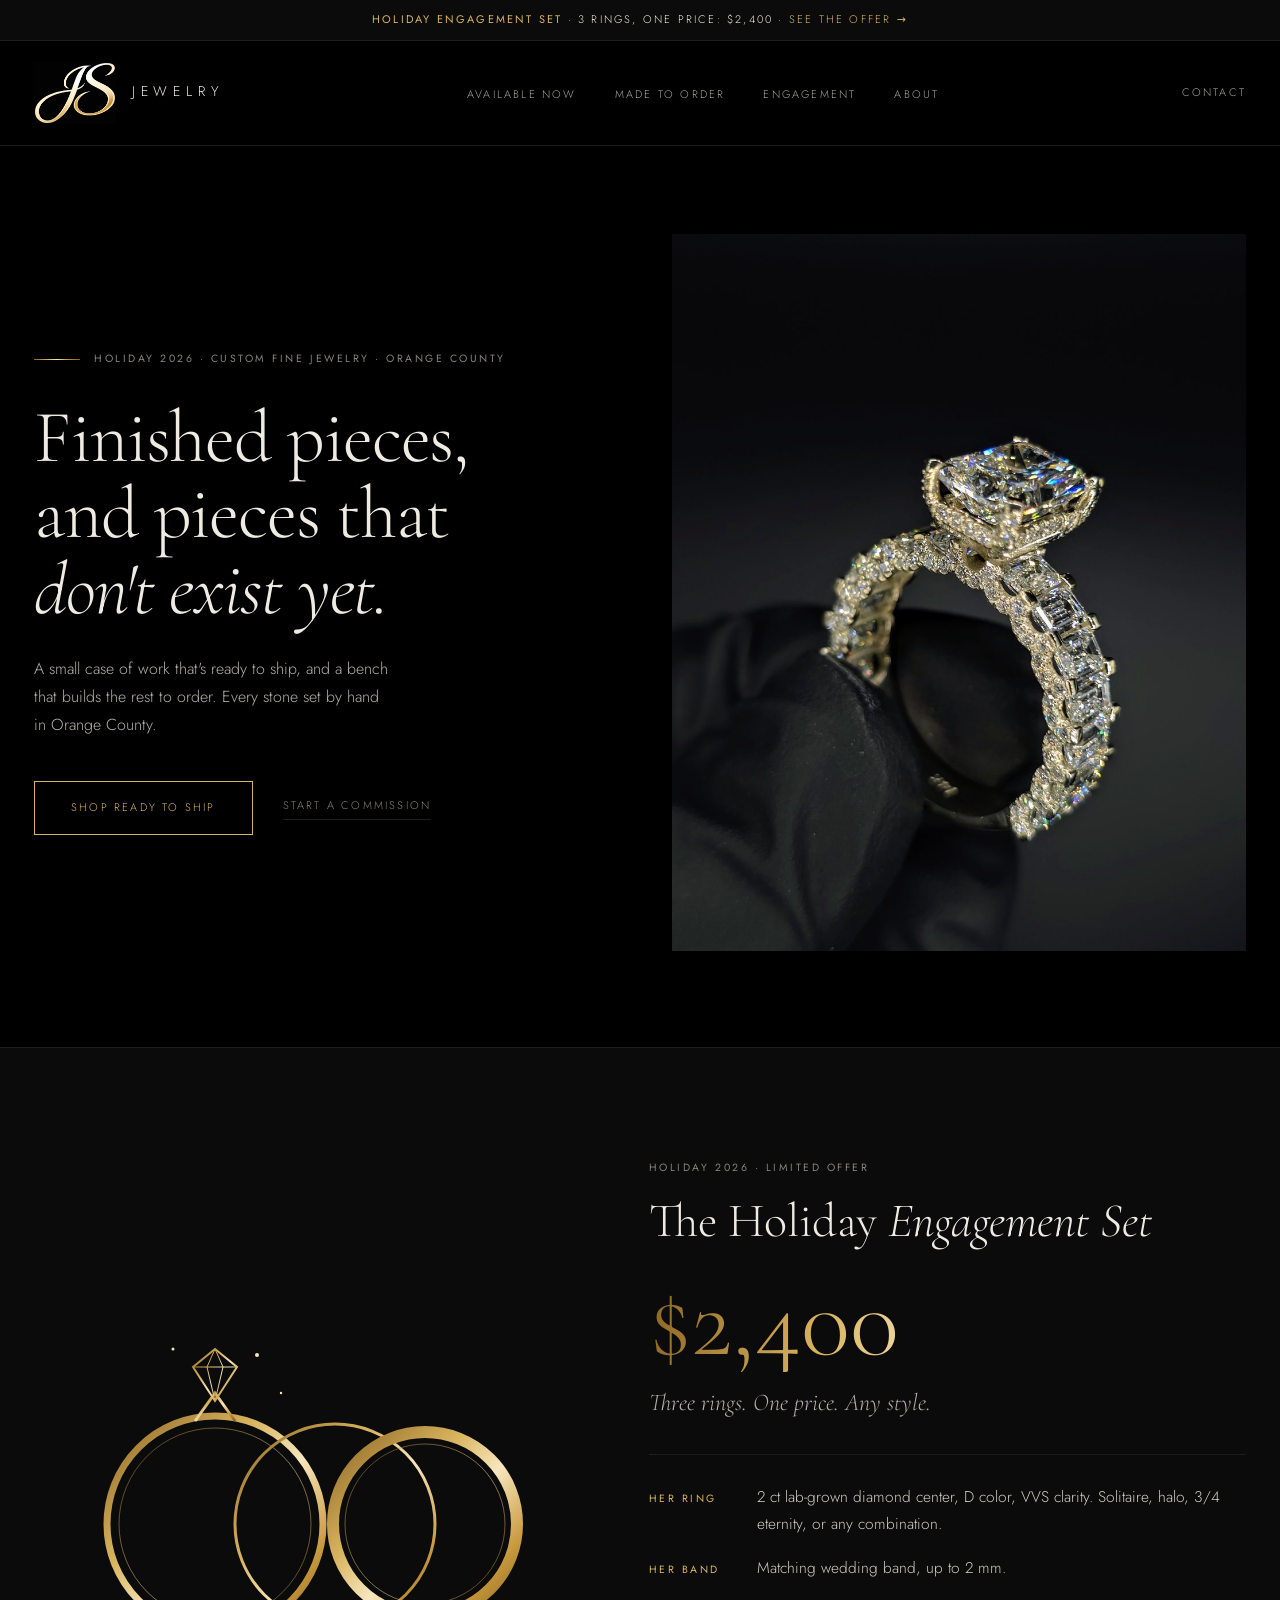
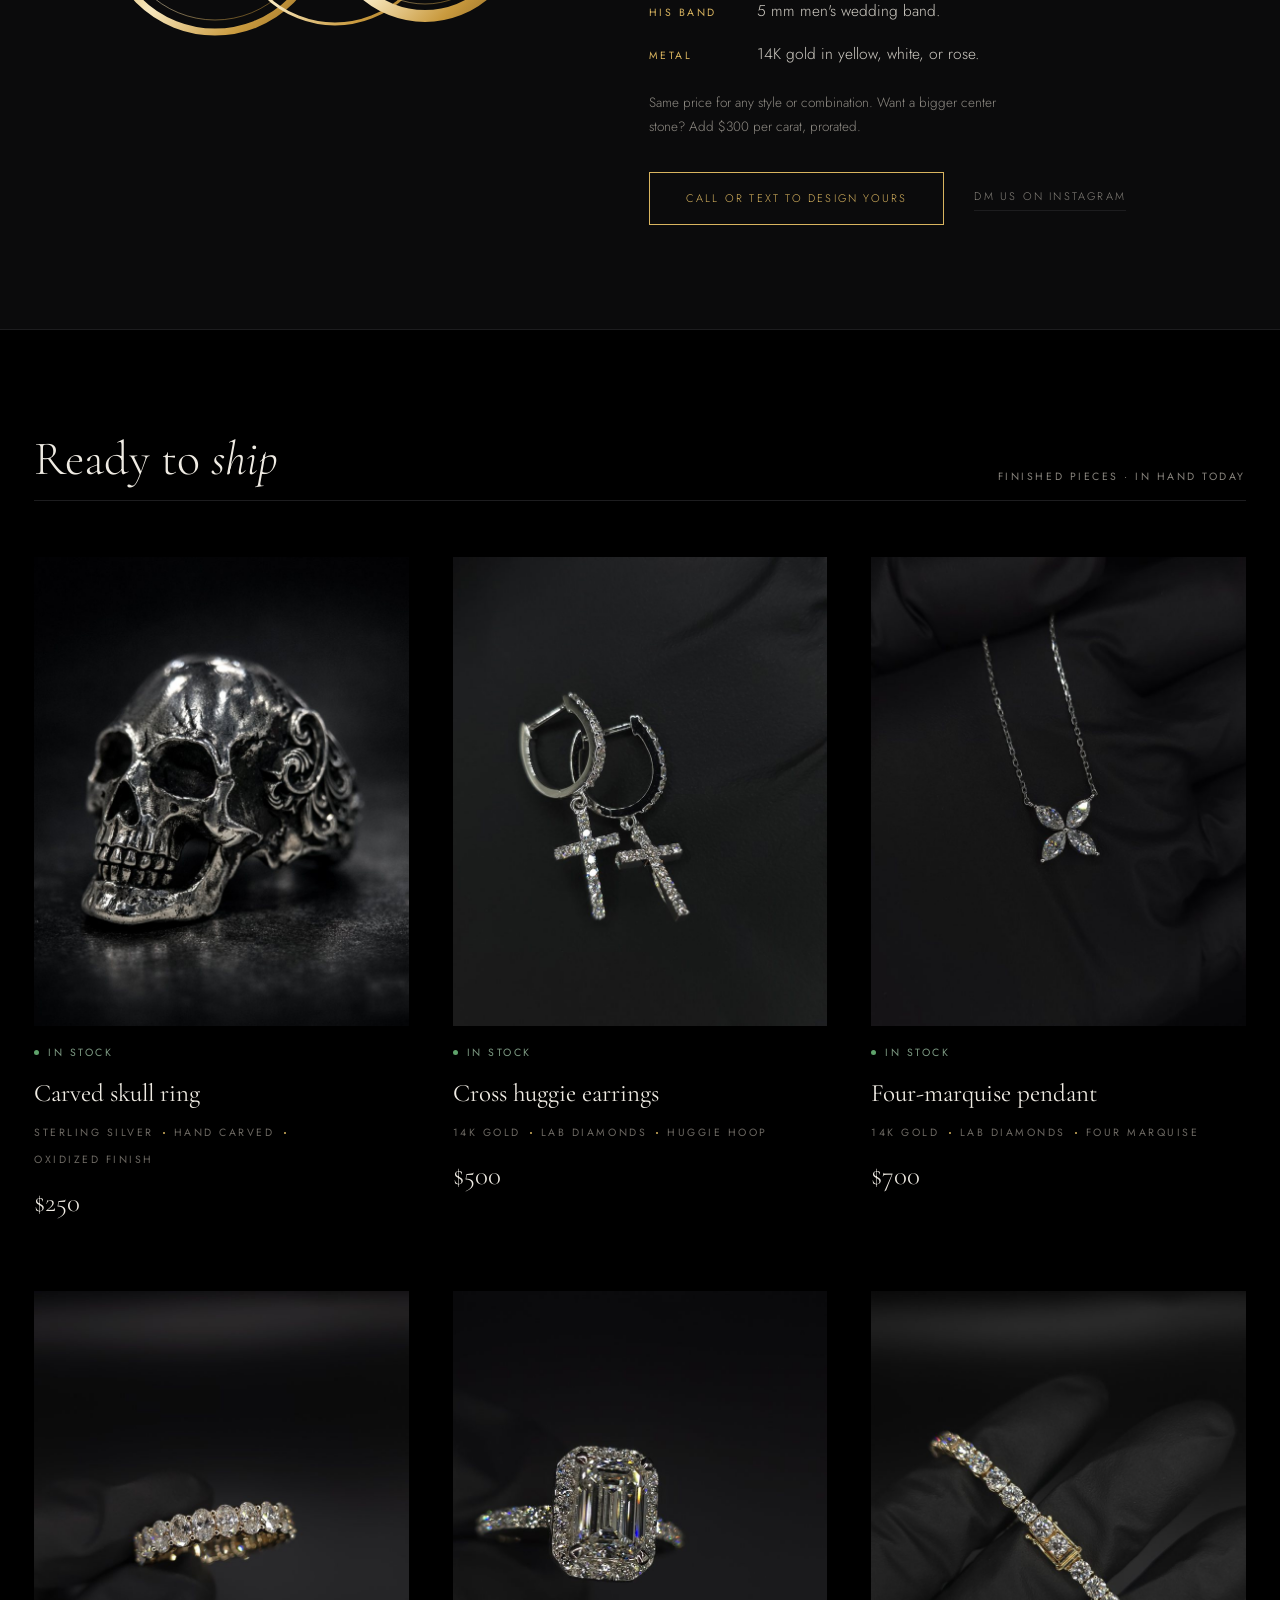
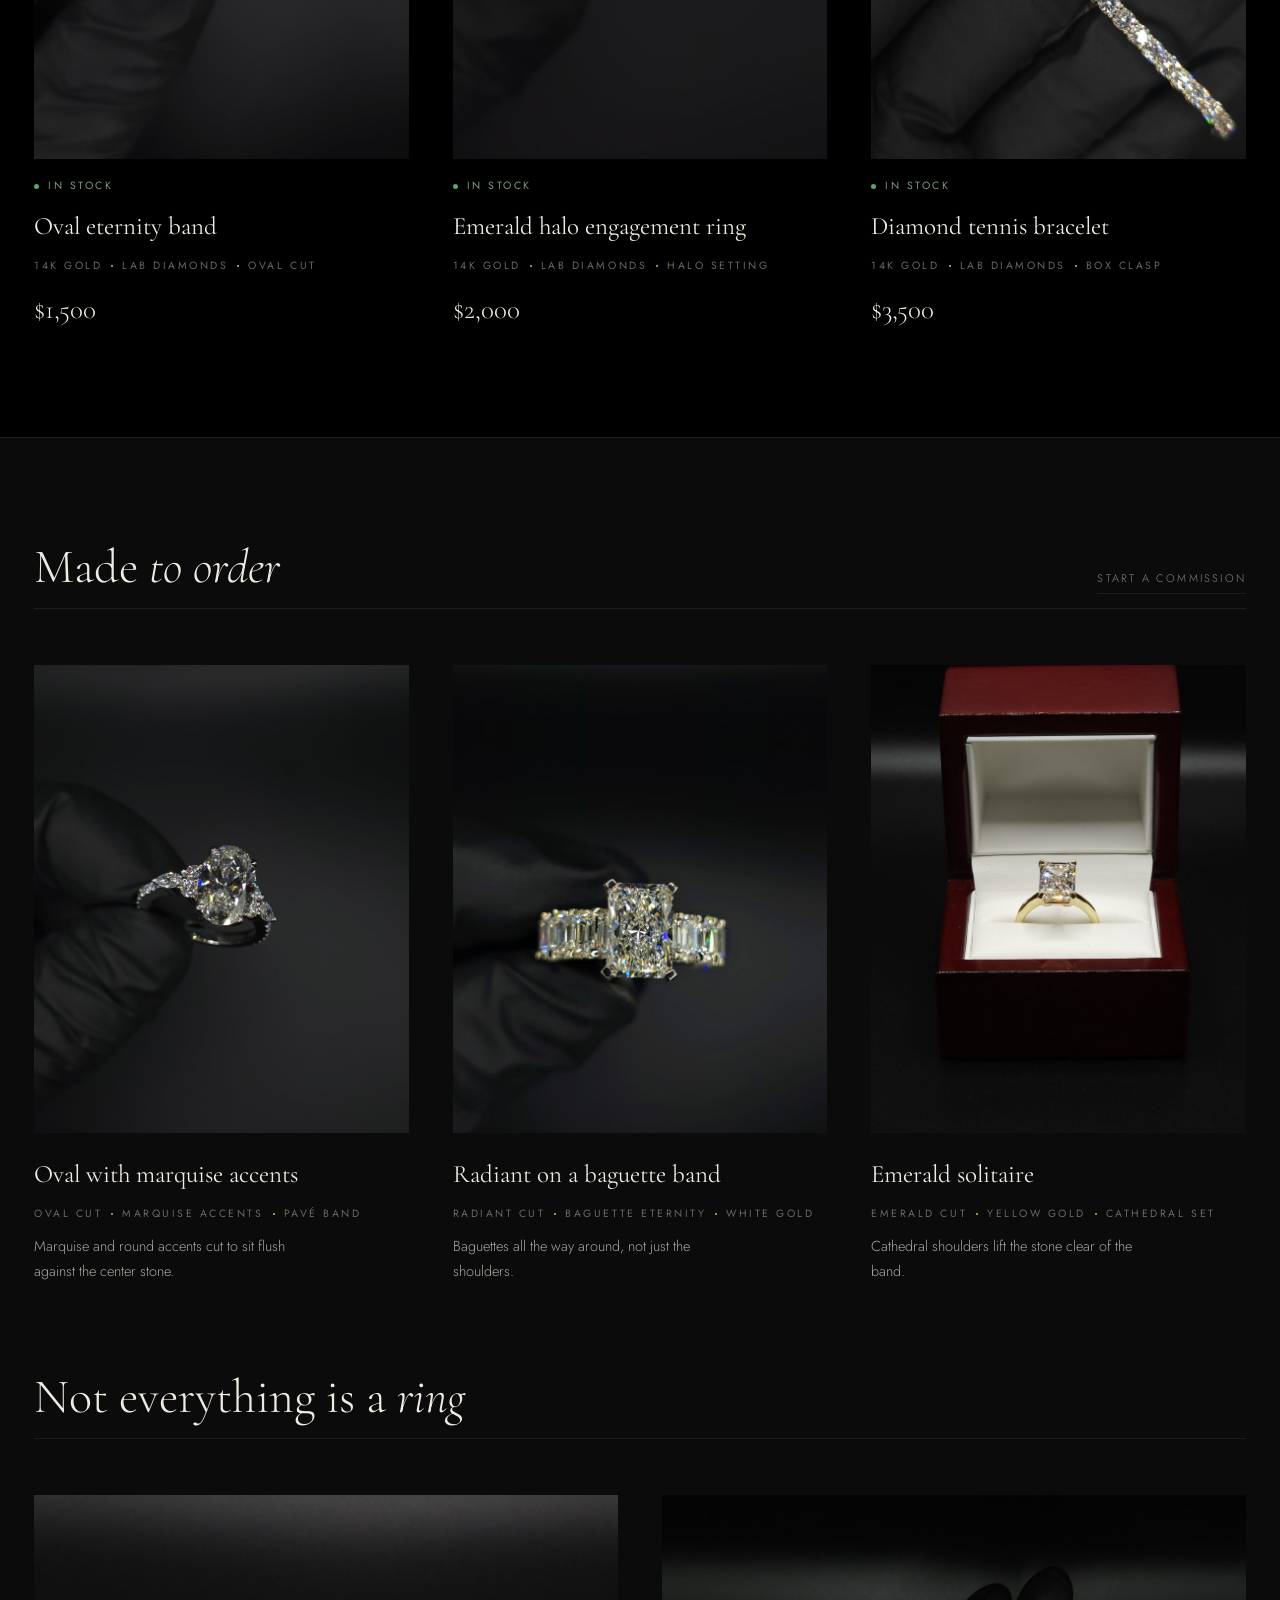
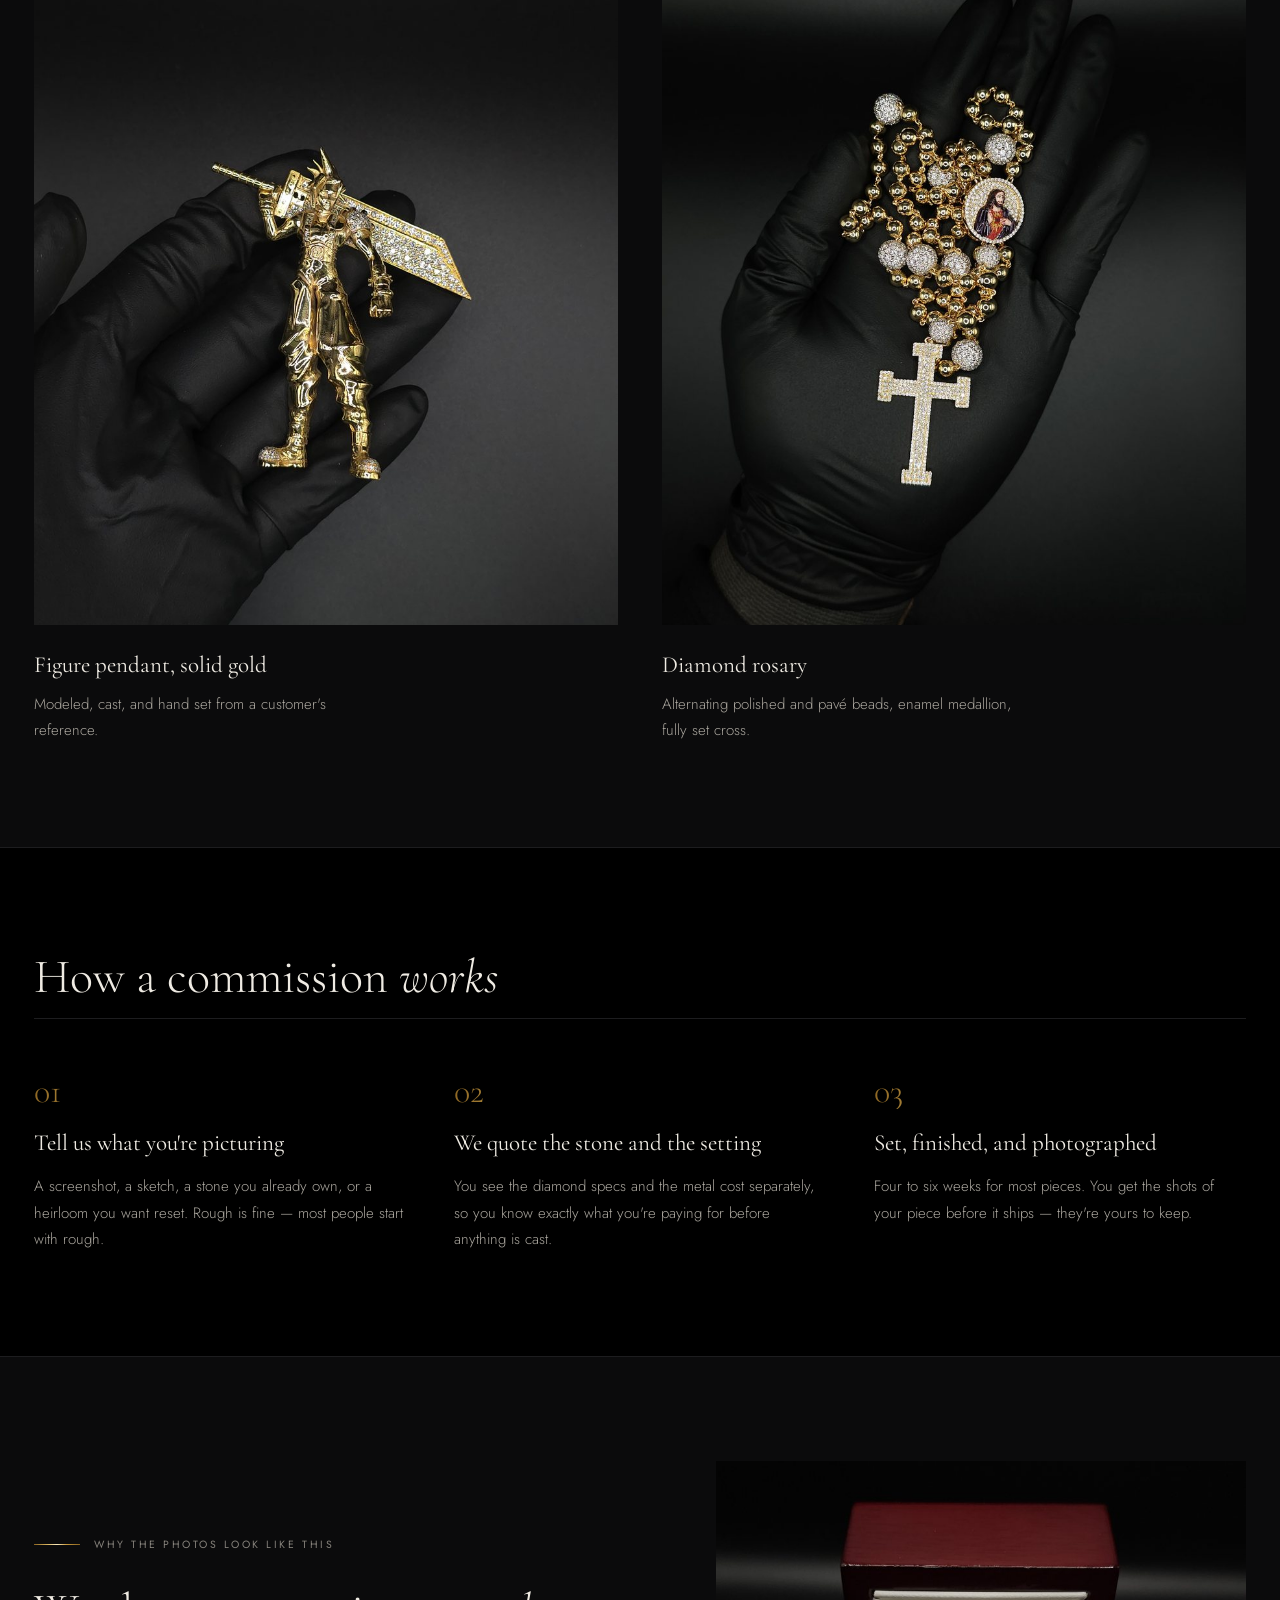
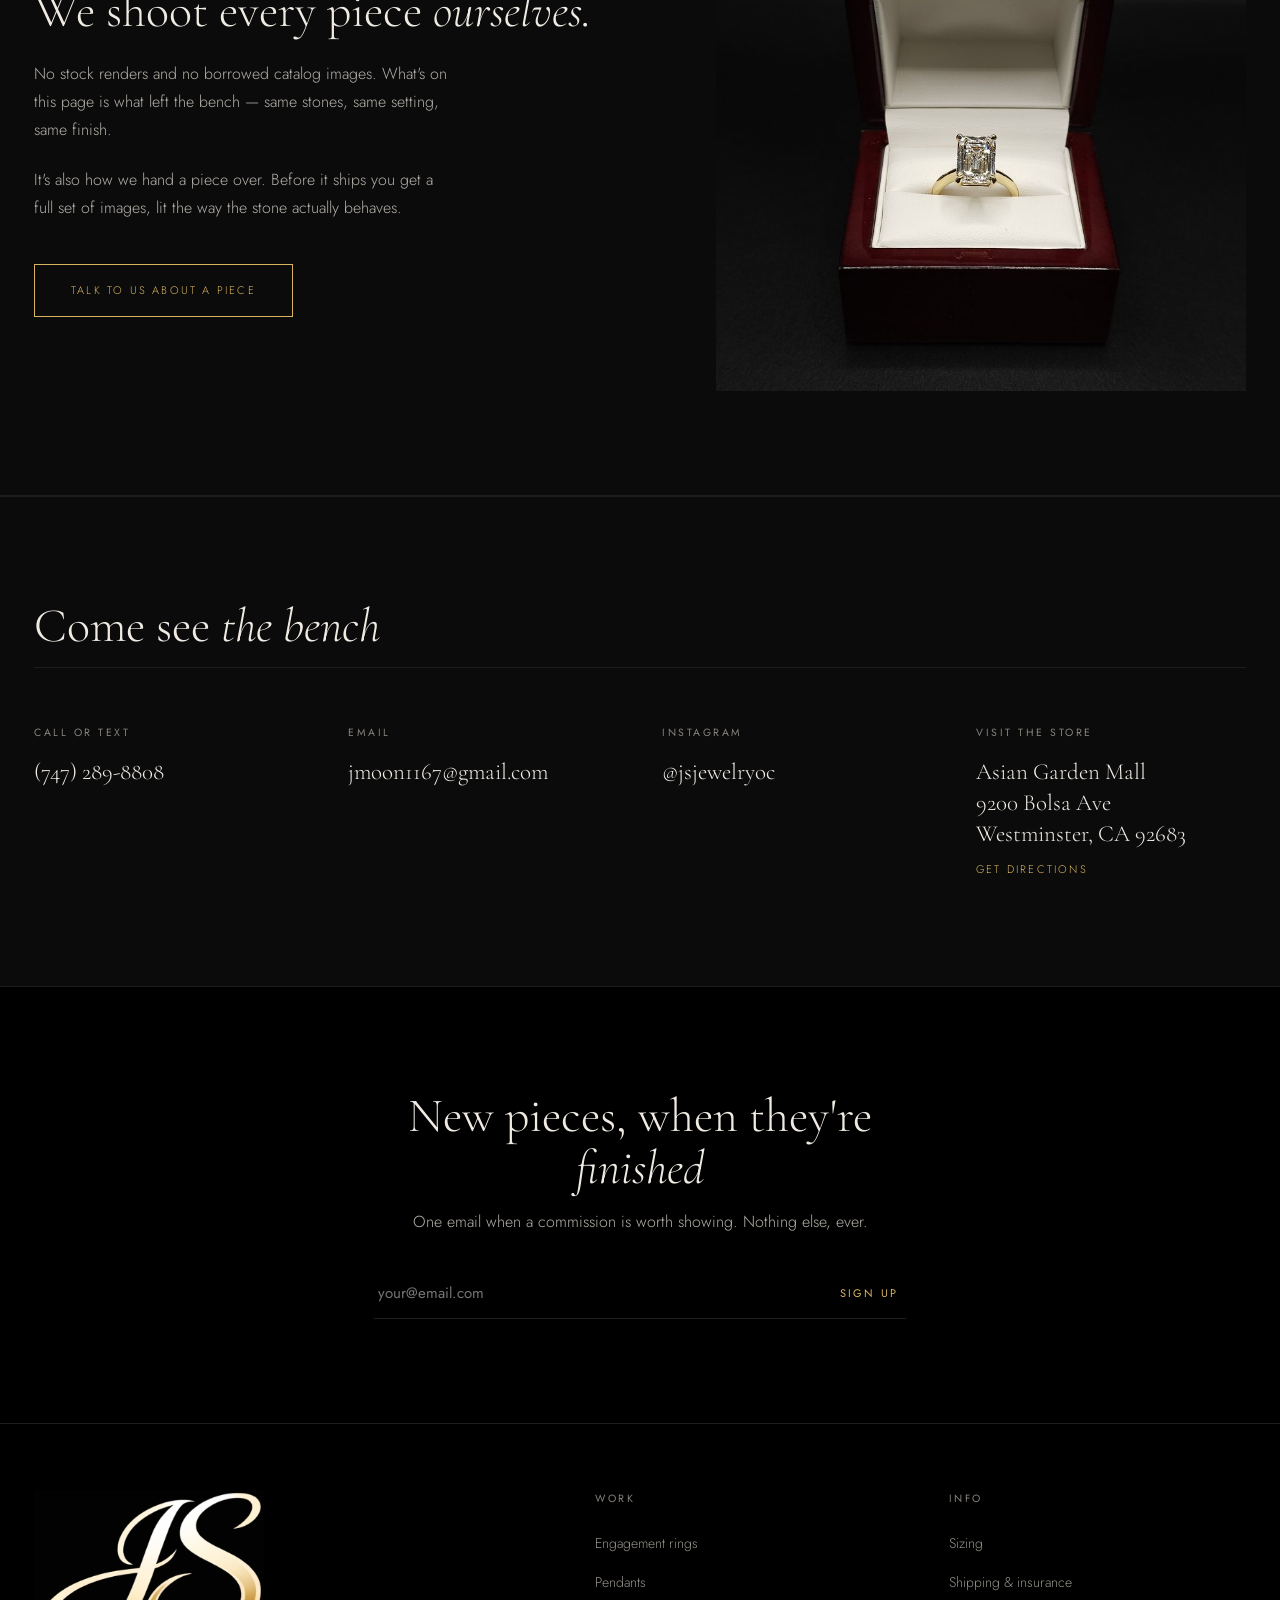
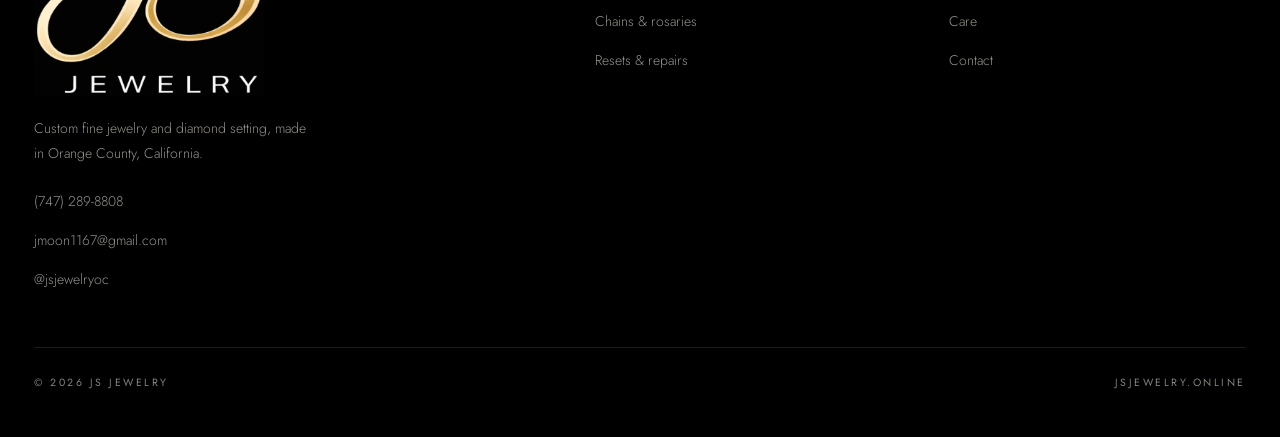
==== commit 3f228c7c: "Add Holiday 2026 engagement set offer, banner, and gold snowfall (preview, not yet live) Co-Authored" ====
--- a/index.html
+++ b/index.html
@@ -110,6 +110,31 @@
 @media (max-width:920px){.contact-grid{grid-template-columns:1fr 1fr;gap:40px}}
 @media (max-width:560px){.contact-grid{grid-template-columns:1fr;gap:34px}}
 
+/* ---- Holiday 2026 ---- */
+.holiday-bar{display:block;background:var(--raise);border-bottom:1px solid var(--line);text-align:center;padding:11px 22px;text-decoration:none;font-size:11px;letter-spacing:.2em;text-transform:uppercase;color:var(--bone);line-height:1.6}
+.holiday-bar b{font-weight:400;color:var(--gold)}
+.holiday-bar .go{color:var(--gold);white-space:nowrap}
+.holiday-bar:hover .go,.holiday-bar:focus-visible .go{text-decoration:underline;text-underline-offset:4px}
+.snow-wrap{position:relative;overflow:hidden}
+.snow{position:absolute;inset:0;pointer-events:none;z-index:0}
+.snow-wrap .hero{position:relative;z-index:1}
+.flake{position:absolute;top:-12px;border-radius:50%;background:radial-gradient(circle,#F7E7BE 0%,#D9B45F 45%,rgba(217,180,95,0) 72%)}
+@media (prefers-reduced-motion:no-preference){
+  .flake{animation:fall linear infinite}
+  @keyframes fall{0%{transform:translate3d(0,-20px,0)}100%{transform:translate3d(var(--drift),110vh,0)}}
+}
+@media (prefers-reduced-motion:reduce){.snow{display:none}}
+.set{display:grid;grid-template-columns:1fr 1.1fr;gap:72px;align-items:center}
+.set-art svg{width:100%;height:auto;max-width:520px;margin:0 auto;display:block}
+.set .price-big{font-family:var(--display);font-weight:300;font-size:clamp(64px,8vw,104px);line-height:1;margin-top:22px}
+.set .tag{font-family:var(--display);font-style:italic;font-size:24px;color:#B4B0A8;margin-top:10px}
+.set ul{list-style:none;margin-top:30px;display:grid;gap:16px;border-top:1px solid var(--line);padding-top:28px}
+.set li{display:grid;grid-template-columns:auto 1fr;gap:16px;align-items:baseline}
+.set li .mark{color:var(--gold);min-width:92px}
+.set li span:last-child{color:#CFCBC3;font-size:15.5px}
+.set .fine{color:#8F8B84;font-size:13.5px;margin-top:24px;max-width:46ch}
+@media (max-width:920px){.set{grid-template-columns:1fr;gap:40px}.set-art svg{max-width:340px}}
+
 footer{border-top:1px solid var(--line);padding:66px 0 44px}
 .foot{display:grid;grid-template-columns:1.7fr 1fr 1fr;gap:56px}
 .foot h4{margin-bottom:20px}
@@ -141,6 +166,8 @@
 </head>
 <body>
 
+<a class="holiday-bar" href="#holiday"><b>Holiday Engagement Set</b> · 3 rings, one price: $2,400 · <span class="go">See the offer →</span></a>
+
 <header>
   <div class="wrap nav">
     <a class="brand" href="#" aria-label="JS Jewelry home">
@@ -150,7 +177,7 @@
     <ul>
       <li><a class="link" href="#available">Available now</a></li>
       <li><a class="link" href="#work">Made to order</a></li>
-      <li><a class="link" href="#">Engagement</a></li>
+      <li><a class="link" href="#holiday">Engagement</a></li>
       <li><a class="link" href="#">About</a></li>
     </ul>
     <div class="nav-r"><a class="link" href="#contact">Contact</a></div>
@@ -158,10 +185,12 @@
 </header>
 
 <main>
+  <div class="snow-wrap">
+  <div class="snow" aria-hidden="true"></div>
   <div class="wrap">
     <div class="hero">
       <div class="rise">
-        <div class="eyebrow"><span class="bar"></span><span class="mark">Custom fine jewelry · Orange County</span></div>
+        <div class="eyebrow"><span class="bar"></span><span class="mark">Holiday 2026 · Custom fine jewelry · Orange County</span></div>
         <h1>Finished pieces,<br>and pieces that<br><em>don't exist yet.</em></h1>
         <p class="lede">A small case of work that's ready to ship, and a bench that builds the rest to order. Every stone set by hand in Orange County.</p>
         <div class="cta">
@@ -174,6 +203,54 @@
       </div>
     </div>
   </div>
+  </div>
+
+  <section id="holiday" class="band">
+    <div class="wrap set">
+      <div class="set-art">
+        <svg viewBox="0 0 520 360" role="img" aria-label="Three interlocking gold rings">
+            <defs>
+              <linearGradient id="g" x1="0" y1="0" x2="1" y2="1">
+                <stop offset="0" stop-color="#8A6421"/><stop offset=".35" stop-color="#D9B45F"/>
+                <stop offset=".55" stop-color="#F7E7BE"/><stop offset=".8" stop-color="#C99A3E"/><stop offset="1" stop-color="#8A6421"/>
+              </linearGradient>
+            </defs>
+            <g fill="none" stroke="url(#g)">
+              <ellipse cx="170" cy="215" rx="108" ry="108" stroke-width="7"/>
+              <ellipse cx="170" cy="215" rx="96" ry="96" stroke-width="1" opacity=".5"/>
+              <ellipse cx="290" cy="215" rx="100" ry="100" stroke-width="3"/>
+              <ellipse cx="380" cy="215" rx="92" ry="92" stroke-width="12"/>
+              <ellipse cx="380" cy="215" rx="80" ry="80" stroke-width="1" opacity=".5"/>
+              <path d="M150 112 L170 84 L190 112" stroke-width="3"/>
+            </g>
+            <g transform="translate(170 70)">
+              <polygon points="0,-30 22,-12 0,22 -22,-12" fill="none" stroke="url(#g)" stroke-width="2"/>
+              <path d="M-22,-12 H22 M0,-30 L-8,-12 L0,22 L8,-12 Z" fill="none" stroke="url(#g)" stroke-width="1"/>
+            </g>
+            <g fill="#F7E7BE">
+              <circle cx="212" cy="46" r="2"/><circle cx="128" cy="40" r="1.5"/><circle cx="236" cy="84" r="1.2"/>
+            </g>
+          </svg>
+      </div>
+      <div>
+        <span class="mark">Holiday 2026 · Limited offer</span>
+        <h2 style="margin-top:16px">The Holiday <em>Engagement Set</em></h2>
+        <div class="price-big gold-text">$2,400</div>
+        <p class="tag">Three rings. One price. Any style.</p>
+        <ul>
+          <li><span class="mark">Her ring</span><span>2&nbsp;ct lab-grown diamond center, D color, VVS clarity. Solitaire, halo, 3/4 eternity, or any combination.</span></li>
+          <li><span class="mark">Her band</span><span>Matching wedding band, up to 2&nbsp;mm.</span></li>
+          <li><span class="mark">His band</span><span>5&nbsp;mm men's wedding band.</span></li>
+          <li><span class="mark">Metal</span><span>14K gold in yellow, white, or rose.</span></li>
+        </ul>
+        <p class="fine">Same price for any style or combination. Want a bigger center stone? Add $300 per carat, prorated.</p>
+        <div class="cta" style="margin-top:34px">
+          <a class="btn" href="tel:+17472898808">Call or text to design yours</a>
+          <a class="btn-plain" href="https://www.instagram.com/jsjewelryoc/" target="_blank" rel="noopener">DM us on Instagram</a>
+        </div>
+      </div>
+    </div>
+  </section>
 
   <section id="available">
     <div class="wrap">
@@ -379,7 +456,7 @@
       <div>
         <h4 class="mark">Work</h4>
         <ul>
-          <li><a href="#">Engagement rings</a></li>
+          <li><a href="#holiday">Engagement rings</a></li>
           <li><a href="#">Pendants</a></li>
           <li><a href="#">Chains &amp; rosaries</a></li>
           <li><a href="#">Resets &amp; repairs</a></li>
@@ -402,5 +479,23 @@
   </div>
 </footer>
 
+<script>
+(function(){
+  var box=document.querySelector('.snow'); if(!box) return;
+  if(window.matchMedia && matchMedia('(prefers-reduced-motion: reduce)').matches) return;
+  var n=window.innerWidth<700?18:34;
+  for(var i=0;i<n;i++){
+    var f=document.createElement('span'); f.className='flake';
+    var sz=(Math.random()*4+2).toFixed(1);
+    f.style.width=f.style.height=sz+'px';
+    f.style.left=(Math.random()*100).toFixed(2)+'%';
+    f.style.opacity=(Math.random()*.5+.25).toFixed(2);
+    f.style.setProperty('--drift',((Math.random()*80)-40).toFixed(0)+'px');
+    f.style.animationDuration=(Math.random()*10+12).toFixed(1)+'s';
+    f.style.animationDelay=(-Math.random()*20).toFixed(1)+'s';
+    box.appendChild(f);
+  }
+})();
+</script>
 </body>
 </html>
